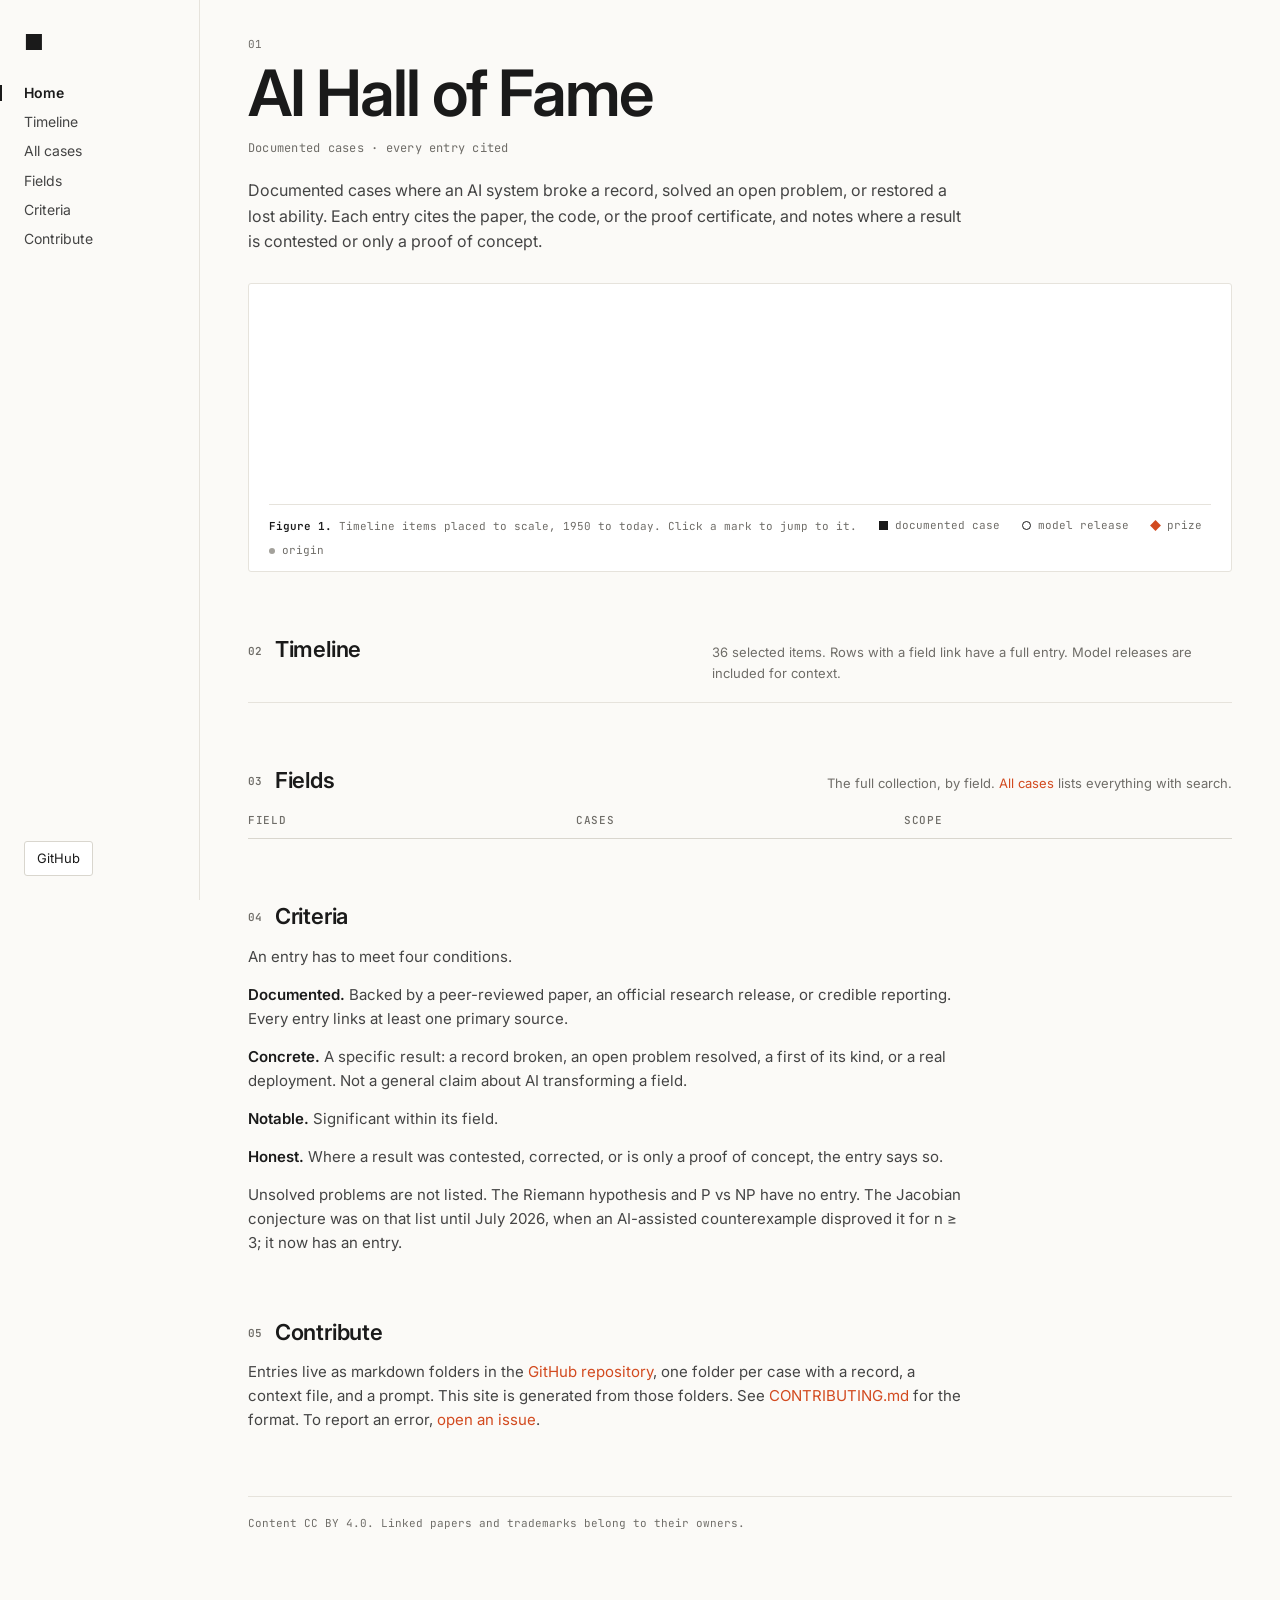
==== site/index.html @ 60a0ed83 "Restyle the site: plain research-page layout with left nav and numbered sections Off-white ground, I" ====
<!doctype html>
<html lang="en">
<head>
<meta charset="utf-8">
<meta name="viewport" content="width=device-width,initial-scale=1">
<title>AI Hall of Fame</title>
<meta name="description" content="Documented cases of AI systems breaking records, solving open problems, or restoring lost abilities. A timeline of selected moments and 68 sourced entries.">
<meta property="og:title" content="AI Hall of Fame">
<meta property="og:description" content="Documented cases of what AI systems have done. Every entry cites its sources.">
<link rel="icon" href="data:image/svg+xml,%3Csvg xmlns='http://www.w3.org/2000/svg' viewBox='0 0 16 16'%3E%3Crect width='16' height='16' fill='%23fbfaf7'/%3E%3Crect x='4' y='4' width='8' height='8' fill='%231a1a1a'/%3E%3C/svg%3E">
<link rel="preconnect" href="https://fonts.googleapis.com"><link rel="preconnect" href="https://fonts.gstatic.com" crossorigin>
<link href="https://fonts.googleapis.com/css2?family=Inter:wght@400;500;600&family=JetBrains+Mono:wght@400;500;600&display=swap" rel="stylesheet">
<link rel="stylesheet" href="assets/site.css">
</head>
<body>
<aside class="side-nav">
  <a class="logo" href="./" aria-label="AI Hall of Fame">■</a>
  <nav aria-label="Site">
    <a href="./" aria-current="page">Home</a>
    <a href="#timeline">Timeline</a>
    <a href="explore.html">All cases</a>
    <a href="#fields">Fields</a>
    <a href="#criteria">Criteria</a>
    <a href="#contribute">Contribute</a>
  </nav>
  <div class="side-foot"><a class="btn" href="https://github.com/adamghaida/ai-hall-of-fame" target="_blank" rel="noopener">GitHub</a></div>
</aside>

<main class="content">
<section id="top">
  <span class="num">01</span>
  <h1>AI Hall of Fame</h1>
  <p class="byline" id="byline">Documented cases · every entry cited</p>
  <p class="lede">Documented cases where an AI system broke a record, solved an open problem, or restored a lost ability. Each entry cites the paper, the code, or the proof certificate, and notes where a result is contested or only a proof of concept.</p>

  <figure class="figure" aria-labelledby="figcap" style="margin-left:0;margin-right:0">
    <svg id="strip" role="img" aria-label="Every timeline item placed to scale from 1950 to today. Most are in the last two years."></svg>
    <figcaption class="figcap" id="figcap">
      <span><b>Figure 1.</b> <span id="figtext">Timeline items placed to scale, 1950 to today. Click a mark to jump to it.</span></span>
      <span class="k ach"><i></i>documented case</span>
      <span class="k lau"><i></i>model release</span>
      <span class="k pri"><i></i>prize</span>
      <span class="k ori"><i></i>origin</span>
    </figcaption>
  </figure>
</section>

<section id="timeline">
  <div class="section-head">
    <h2><span class="num">02</span>Timeline</h2>
    <p>36 selected items. Rows with a field link have a full entry. Model releases are included for context.</p>
  </div>
  <div class="rows" id="moments"></div>
</section>

<section id="fields">
  <div class="section-head">
    <h2><span class="num">03</span>Fields</h2>
    <p>The full collection, by field. <a href="explore.html">All cases</a> lists everything with search.</p>
  </div>
  <div class="tbl-wrap"><table class="tbl" id="fields-tbl">
    <thead><tr><th>Field</th><th>Cases</th><th class="hide-sm">Scope</th></tr></thead>
    <tbody></tbody>
  </table></div>
</section>

<section id="criteria">
  <h2><span class="num">04</span>Criteria</h2>
  <div class="prose" style="margin-top:14px">
    <p>An entry has to meet four conditions.</p>
    <p><strong>Documented.</strong> Backed by a peer-reviewed paper, an official research release, or credible reporting. Every entry links at least one primary source.</p>
    <p><strong>Concrete.</strong> A specific result: a record broken, an open problem resolved, a first of its kind, or a real deployment. Not a general claim about AI transforming a field.</p>
    <p><strong>Notable.</strong> Significant within its field.</p>
    <p><strong>Honest.</strong> Where a result was contested, corrected, or is only a proof of concept, the entry says so.</p>
    <p>Unsolved problems are not listed. The Riemann hypothesis and P vs NP have no entry. The Jacobian conjecture was on that list until July 2026, when an AI-assisted counterexample disproved it for n ≥ 3; it now has an entry.</p>
  </div>
</section>

<section id="contribute">
  <h2><span class="num">05</span>Contribute</h2>
  <div class="prose" style="margin-top:14px">
    <p>Entries live as markdown folders in the <a href="https://github.com/adamghaida/ai-hall-of-fame" target="_blank" rel="noopener">GitHub repository</a>, one folder per case with a record, a context file, and a prompt. This site is generated from those folders. See <a href="https://github.com/adamghaida/ai-hall-of-fame/blob/main/CONTRIBUTING.md" target="_blank" rel="noopener">CONTRIBUTING.md</a> for the format. To report an error, <a href="https://github.com/adamghaida/ai-hall-of-fame/issues" target="_blank" rel="noopener">open an issue</a>.</p>
  </div>
</section>

<footer class="foot">
  <span>Content <a href="https://creativecommons.org/licenses/by/4.0/" target="_blank" rel="noopener">CC BY 4.0</a>. Linked papers and trademarks belong to their owners.</span>
  <span id="gen"></span>
</footer>
</main>
<script src="assets/home.js"></script>
</body>
</html>
---- site/assets/site.css ----
/* AI Hall of Fame. Plain research-page style: off-white ground, left nav, numbered sections. */
:root{
  --bg:#fbfaf7; --panel:#ffffff; --line:#e6e3dc; --line-2:#d9d6ce;
  --text:#1a1a1a; --text-2:#444; --muted:#6f6d68; --faint:#a3a19b;
  --accent:#d24a1f; --accent-2:#b53d17;
  --sans:'Inter',-apple-system,BlinkMacSystemFont,'Segoe UI',Helvetica,Arial,sans-serif;
  --mono:'JetBrains Mono',ui-monospace,SFMono-Regular,Menlo,Consolas,monospace;
  --nav:200px; --content:1000px; --prose:720px;
}
*{box-sizing:border-box}
html{-webkit-text-size-adjust:100%}
body{margin:0;background:var(--bg);color:var(--text);font-family:var(--sans);font-size:15px;line-height:1.6;-webkit-font-smoothing:antialiased}
a{color:var(--accent);text-decoration:none}
a:hover{color:var(--accent-2);text-decoration:underline;text-underline-offset:2px}
img{max-width:100%}
:focus-visible{outline:2px solid var(--accent);outline-offset:2px}
.sr{position:absolute;width:1px;height:1px;overflow:hidden;clip:rect(0 0 0 0)}
.mono{font-family:var(--mono)}
h1,h2,h3,h4{font-weight:600;letter-spacing:-.01em;margin:0}

/* ---------- left nav ---------- */
.side-nav{position:fixed;top:0;left:0;bottom:0;width:var(--nav);border-right:1px solid var(--line);padding:30px 24px 24px;display:flex;flex-direction:column;background:var(--bg);z-index:10}
.logo{display:block;width:24px;height:24px;margin:0 0 30px;color:var(--text);font-size:22px;line-height:24px;text-decoration:none}
.logo:hover{text-decoration:none;color:var(--accent)}
.side-nav nav{display:flex;flex-direction:column;gap:11px}
.side-nav nav a{color:var(--text-2);font-size:14px;position:relative;text-decoration:none;line-height:1.3}
.side-nav nav a:hover{color:var(--text)}
.side-nav nav a[aria-current]{color:var(--text);font-weight:600}
.side-nav nav a[aria-current]::before{content:"";position:absolute;left:-24px;top:1px;bottom:1px;width:2px;background:var(--text)}
.side-nav .sub{margin-top:18px;padding-top:16px;border-top:1px solid var(--line)}
.side-nav .sub a{font-size:13px;color:var(--muted)}
.side-foot{margin-top:auto}
.btn{display:inline-block;font-size:13px;border:1px solid var(--line-2);background:var(--panel);color:var(--text);padding:6px 12px;border-radius:3px;text-decoration:none}
.btn:hover{border-color:var(--text);text-decoration:none;color:var(--text)}
.content{margin-left:var(--nav);padding:36px 48px 96px;max-width:calc(var(--nav) + var(--content) + 96px)}
@media (max-width:860px){
  .side-nav{position:sticky;top:0;bottom:auto;width:auto;border-right:0;border-bottom:1px solid var(--line);flex-direction:row;align-items:center;gap:18px;padding:12px 20px;overflow-x:auto;white-space:nowrap}
  .logo{margin:0}
  .side-nav nav{flex-direction:row;gap:16px}
  .side-nav nav a[aria-current]::before{left:0;right:0;top:auto;bottom:-13px;width:auto;height:2px}
  .side-nav .sub{margin:0;padding:0;border:0;display:flex;gap:16px}
  .side-foot{margin-left:auto}
  .content{margin-left:0;padding:24px 20px 72px}
}

/* ---------- sections ---------- */
section{margin:0 0 64px;scroll-margin-top:24px}
.num{font-family:var(--mono);font-size:11px;color:var(--muted);letter-spacing:.04em;display:block;margin-bottom:6px}
h1{font-size:clamp(40px,6vw,64px);line-height:1.02;letter-spacing:-.03em;font-weight:600}
.byline{font-family:var(--mono);font-size:12px;color:var(--muted);margin:14px 0 0;letter-spacing:.02em}
h2{font-size:22px;line-height:1.25}
h2 .num{display:inline;margin:0 12px 0 0;vertical-align:middle}
.lede{font-size:16px;color:var(--text-2);max-width:var(--prose);margin:20px 0 0}
.prose{max-width:var(--prose);color:var(--text-2)}
.prose p{margin:0 0 14px}
.prose strong{color:var(--text);font-weight:600}
.prose h2{color:var(--text);font-size:19px;margin:34px 0 10px}
.prose h3{color:var(--text);font-size:16px;margin:26px 0 8px}
.prose ul,.prose ol{padding-left:22px;margin:0 0 14px}
.prose li{margin:0 0 6px}
.prose blockquote{margin:0 0 14px;padding:0 0 0 14px;border-left:2px solid var(--line-2);color:var(--muted)}
.prose code{font-family:var(--mono);font-size:.86em;background:#f1efe9;padding:1px 4px;border-radius:2px;color:var(--text)}
.prose pre{background:var(--panel);border:1px solid var(--line);border-radius:3px;padding:14px 16px;overflow:auto;font-size:12.5px;line-height:1.55;margin:0 0 16px;position:relative;color:var(--text)}
.prose pre code{background:none;padding:0;font-size:inherit}
.prose .table-wrap{overflow-x:auto;margin:0 0 16px}
.prose table{border-collapse:collapse;width:100%;font-size:14px}
.prose th,.prose td{text-align:left;padding:7px 10px 7px 0;border-bottom:1px solid var(--line);vertical-align:top}
.prose th{font-family:var(--mono);font-size:11px;font-weight:500;color:var(--muted);text-transform:uppercase;letter-spacing:.06em}
.prose hr{border:0;border-top:1px solid var(--line);margin:24px 0}
.section-head{display:flex;justify-content:space-between;align-items:baseline;gap:20px;flex-wrap:wrap;margin-bottom:18px}
.section-head p{margin:0;font-size:13px;color:var(--muted);max-width:520px}

/* ---------- figure ---------- */
.figure{background:var(--panel);border:1px solid var(--line);border-radius:3px;padding:18px 20px 12px;margin:28px 0 0}
.figure svg{display:block;width:100%;height:190px;overflow:visible}
.figure .axis{stroke:var(--line-2);stroke-width:1}
.figure .tick{stroke:var(--line-2)}
.figure .yr{font-family:var(--mono);font-size:11px;fill:var(--muted)}
.figure .m{cursor:pointer}
.figure .m.achievement rect{fill:var(--text)}
.figure .m.launch circle{fill:var(--panel);stroke:var(--text);stroke-width:1.3}
.figure .m.prize path{fill:var(--accent)}
.figure .m.origin circle{fill:var(--faint)}
.figure .m:hover rect,.figure .m.active rect{fill:var(--accent)}
.figure .m:hover circle,.figure .m.active circle{stroke:var(--accent);stroke-width:1.3}
.figure .m:hover path,.figure .m.active path{fill:var(--accent-2)}
.figure .callout{font-family:var(--mono);font-size:11px;fill:var(--muted)}
.figure .callout .n{fill:var(--accent);font-weight:600}
.figure .brace{stroke:var(--accent);fill:none;stroke-width:1}
.figcap{display:flex;flex-wrap:wrap;gap:6px 22px;align-items:baseline;font-family:var(--mono);font-size:11px;color:var(--muted);margin:12px 0 0;padding-top:12px;border-top:1px solid var(--line)}
.figcap b{color:var(--text);font-weight:600}
.k{display:inline-flex;align-items:center;gap:7px}
.k i{display:inline-block;width:9px;height:9px;flex:none}
.k.ach i{background:var(--text)}
.k.lau i{border:1.3px solid var(--text);border-radius:50%;background:var(--panel)}
.k.pri i{background:var(--accent);transform:rotate(45deg) scale(.85)}
.k.ori i{background:var(--faint);border-radius:50%;width:6px;height:6px}

/* ---------- timeline rows ---------- */
.rows{border-top:1px solid var(--line)}
.yr-sep{font-family:var(--mono);font-size:11px;color:var(--muted);padding:22px 0 6px;letter-spacing:.06em}
.row{display:grid;grid-template-columns:96px minmax(0,1fr);gap:0 20px;padding:14px 0;border-bottom:1px solid var(--line)}
.row-date{font-family:var(--mono);font-size:12px;color:var(--muted);padding-top:3px;white-space:nowrap}
.row h3{font-size:15.5px;line-height:1.35;font-weight:600;color:var(--text)}
.row h3 a{color:inherit}
.row h3 a:hover{color:var(--accent);text-decoration:none}
.row p{margin:4px 0 6px;color:var(--text-2);max-width:var(--prose);font-size:14.5px}
.row-links{font-size:12.5px;color:var(--muted);display:flex;gap:14px;flex-wrap:wrap}
.tag{display:inline-block;font-family:var(--mono);font-size:10px;letter-spacing:.06em;text-transform:uppercase;color:var(--muted);border:1px solid var(--line-2);padding:1px 5px;border-radius:2px;margin-left:8px;vertical-align:middle;font-weight:500}
.row.origin h3,.row.launch h3{font-weight:500}
@media (max-width:600px){.row{grid-template-columns:1fr;gap:2px}.row-date{padding:0}}

/* ---------- tables (fields, cases, sources) ---------- */
.tbl{width:100%;border-collapse:collapse;font-size:14px}
.tbl th{font-family:var(--mono);font-size:11px;font-weight:500;color:var(--muted);text-transform:uppercase;letter-spacing:.06em;text-align:left;padding:0 12px 8px 0;border-bottom:1px solid var(--line-2)}
.tbl td{padding:10px 12px 10px 0;border-bottom:1px solid var(--line);vertical-align:top}
.tbl td.n{font-family:var(--mono);font-size:12px;color:var(--muted);white-space:nowrap}
.tbl a.t{color:var(--text);font-weight:600}
.tbl a.t:hover{color:var(--accent);text-decoration:none}
.tbl .sum{display:block;color:var(--text-2);margin-top:3px;max-width:640px}
.tbl-wrap{overflow-x:auto}
@media (max-width:700px){.tbl .hide-sm{display:none}}

/* ---------- controls (explore) ---------- */
.controls{display:flex;flex-wrap:wrap;gap:14px 18px;align-items:end;margin:22px 0 18px}
.field{display:flex;flex-direction:column;gap:5px;font-size:12.5px;color:var(--text-2)}
.field input,.field select{font:inherit;font-size:14px;color:var(--text);background:var(--panel);border:1px solid var(--line-2);border-radius:3px;padding:7px 10px;min-width:180px}
.field input{min-width:260px}
.field input:focus,.field select:focus{outline:none;border-color:var(--text)}
.count{font-family:var(--mono);font-size:11px;color:var(--muted);margin:0 0 10px;letter-spacing:.04em}
.empty{padding:30px 0;color:var(--muted);font-size:14px}

/* ---------- entry page ---------- */
.crumbs{font-family:var(--mono);font-size:11px;color:var(--muted);margin:0 0 18px;display:flex;gap:8px;flex-wrap:wrap}
.crumbs a{color:var(--muted)}
.crumbs a:hover{color:var(--accent)}
.entry-title{font-size:clamp(28px,4vw,40px);line-height:1.12;letter-spacing:-.02em;max-width:820px}
.meta{font-family:var(--mono);font-size:12px;color:var(--muted);margin:14px 0 0}
.hook{font-size:16.5px;color:var(--text-2);max-width:var(--prose);margin:18px 0 0;padding:0 0 0 14px;border-left:2px solid var(--accent)}
.entry-sections{margin-top:44px}
.copy-btn{position:absolute;top:8px;right:8px;font:500 11px var(--mono);background:var(--panel);border:1px solid var(--line-2);color:var(--text);padding:4px 8px;border-radius:3px;cursor:pointer}
.copy-btn:hover{border-color:var(--text)}
.src-tbl td:first-child{width:40%}
.src-tbl .dom{font-family:var(--mono);font-size:11.5px;color:var(--muted)}
.more-list{margin:0;padding:0;list-style:none;max-width:var(--prose)}
.more-list li{display:grid;grid-template-columns:110px 1fr;gap:16px;padding:9px 0;border-bottom:1px solid var(--line);font-size:14px}
.more-list .w{font-family:var(--mono);font-size:12px;color:var(--muted)}
.more-list a{color:var(--text);font-weight:500}
.more-list a:hover{color:var(--accent)}

/* ---------- footer ---------- */
.foot{border-top:1px solid var(--line);padding-top:18px;font-family:var(--mono);font-size:11px;color:var(--muted);display:flex;justify-content:space-between;gap:16px;flex-wrap:wrap}
.foot a{color:var(--muted)}
.foot a:hover{color:var(--accent)}
@media (prefers-reduced-motion:no-preference){.figure .m{opacity:0;animation:pop .3s ease-out forwards}@keyframes pop{to{opacity:1}}}
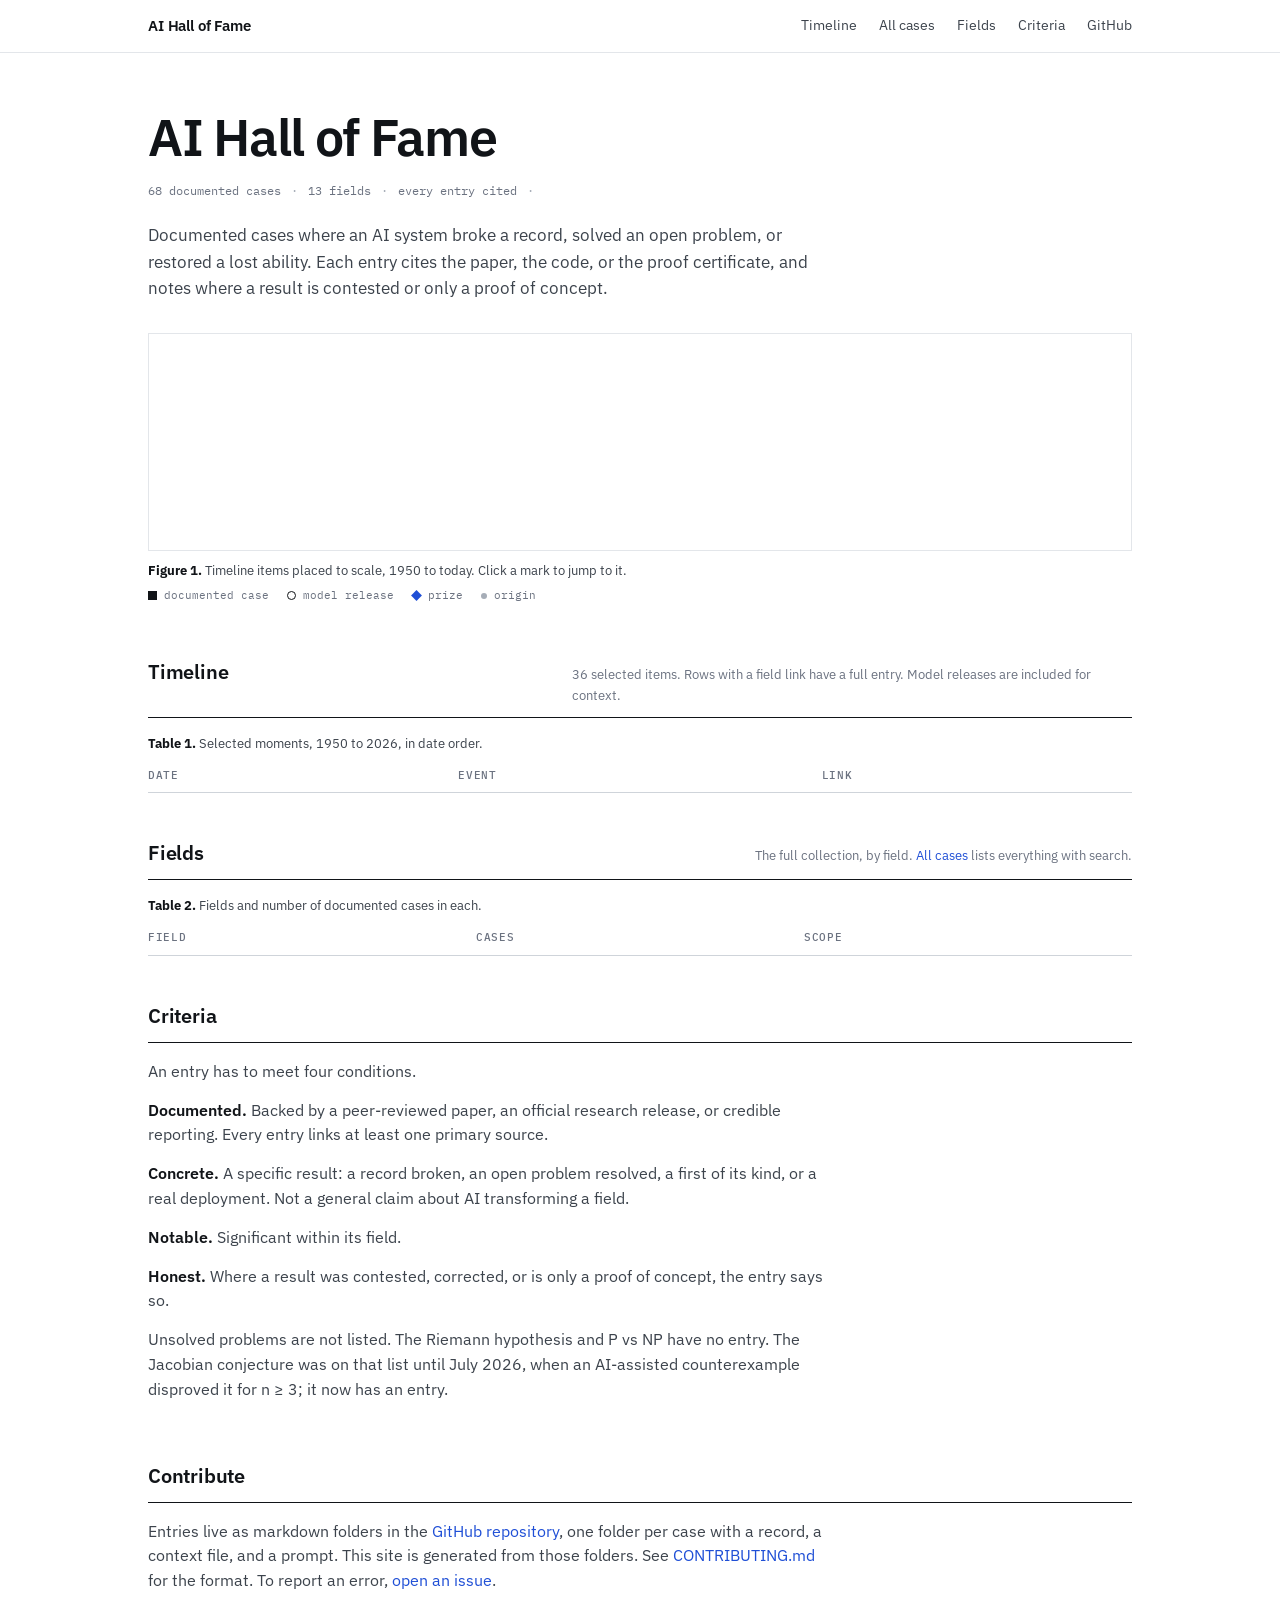
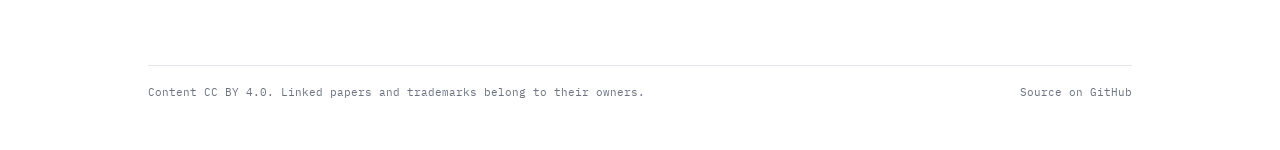
==== commit 39961766: "Site: top bar layout, IBM Plex type, numbered figure and tables Replaces the left sidebar with a top" ====
--- a/site/index.html
+++ b/site/index.html
@@ -7,57 +7,61 @@
 <meta name="description" content="Documented cases of AI systems breaking records, solving open problems, or restoring lost abilities. A timeline of selected moments and 68 sourced entries.">
 <meta property="og:title" content="AI Hall of Fame">
 <meta property="og:description" content="Documented cases of what AI systems have done. Every entry cites its sources.">
-<link rel="icon" href="data:image/svg+xml,%3Csvg xmlns='http://www.w3.org/2000/svg' viewBox='0 0 16 16'%3E%3Crect width='16' height='16' fill='%23fbfaf7'/%3E%3Crect x='4' y='4' width='8' height='8' fill='%231a1a1a'/%3E%3C/svg%3E">
+<link rel="icon" href="data:image/svg+xml,%3Csvg xmlns='http://www.w3.org/2000/svg' viewBox='0 0 16 16'%3E%3Crect width='16' height='16' fill='%23ffffff'/%3E%3Crect x='2' y='11' width='3' height='3' fill='%23111418'/%3E%3Crect x='6.5' y='8' width='3' height='6' fill='%23111418'/%3E%3Crect x='11' y='2' width='3' height='12' fill='%231f4fd6'/%3E%3C/svg%3E">
 <link rel="preconnect" href="https://fonts.googleapis.com"><link rel="preconnect" href="https://fonts.gstatic.com" crossorigin>
-<link href="https://fonts.googleapis.com/css2?family=Inter:wght@400;500;600&family=JetBrains+Mono:wght@400;500;600&display=swap" rel="stylesheet">
+<link href="https://fonts.googleapis.com/css2?family=IBM+Plex+Sans:wght@400;500;600&family=IBM+Plex+Mono:wght@400;500;600&display=swap" rel="stylesheet">
 <link rel="stylesheet" href="assets/site.css">
 </head>
 <body>
-<aside class="side-nav">
-  <a class="logo" href="./" aria-label="AI Hall of Fame">■</a>
+<header class="top"><div class="wrap">
+  <a class="wordmark" href="./">AI Hall of Fame</a>
   <nav aria-label="Site">
-    <a href="./" aria-current="page">Home</a>
     <a href="#timeline">Timeline</a>
     <a href="explore.html">All cases</a>
     <a href="#fields">Fields</a>
     <a href="#criteria">Criteria</a>
-    <a href="#contribute">Contribute</a>
+    <a href="https://github.com/adamghaida/ai-hall-of-fame" target="_blank" rel="noopener">GitHub</a>
   </nav>
-  <div class="side-foot"><a class="btn" href="https://github.com/adamghaida/ai-hall-of-fame" target="_blank" rel="noopener">GitHub</a></div>
-</aside>
+</div></header>
 
-<main class="content">
-<section id="top">
-  <span class="num">01</span>
+<main class="wrap">
+<div class="head">
   <h1>AI Hall of Fame</h1>
-  <p class="byline" id="byline">Documented cases · every entry cited</p>
+  <p class="metaline"><span id="m-cases">68 documented cases</span><span id="m-fields">13 fields</span><span>every entry cited</span><span id="m-gen"></span></p>
   <p class="lede">Documented cases where an AI system broke a record, solved an open problem, or restored a lost ability. Each entry cites the paper, the code, or the proof certificate, and notes where a result is contested or only a proof of concept.</p>
 
-  <figure class="figure" aria-labelledby="figcap" style="margin-left:0;margin-right:0">
-    <svg id="strip" role="img" aria-label="Every timeline item placed to scale from 1950 to today. Most are in the last two years."></svg>
-    <figcaption class="figcap" id="figcap">
-      <span><b>Figure 1.</b> <span id="figtext">Timeline items placed to scale, 1950 to today. Click a mark to jump to it.</span></span>
-      <span class="k ach"><i></i>documented case</span>
-      <span class="k lau"><i></i>model release</span>
-      <span class="k pri"><i></i>prize</span>
-      <span class="k ori"><i></i>origin</span>
+  <figure class="figure" aria-labelledby="figcap">
+    <div class="plot"><svg id="strip" role="img" aria-label="Every timeline item placed to scale from 1950 to today. Most are in the last two years."></svg></div>
+    <figcaption>
+      <p class="figcap" id="figcap"><b>Figure 1.</b> <span id="figtext">Timeline items placed to scale, 1950 to today. Click a mark to jump to it.</span></p>
+      <div class="legend">
+        <span class="k ach"><i></i>documented case</span>
+        <span class="k lau"><i></i>model release</span>
+        <span class="k pri"><i></i>prize</span>
+        <span class="k ori"><i></i>origin</span>
+      </div>
     </figcaption>
   </figure>
-</section>
+</div>
 
 <section id="timeline">
-  <div class="section-head">
-    <h2><span class="num">02</span>Timeline</h2>
+  <div class="sec-head">
+    <h2>Timeline</h2>
     <p>36 selected items. Rows with a field link have a full entry. Model releases are included for context.</p>
   </div>
-  <div class="rows" id="moments"></div>
+  <p class="tcap"><b>Table 1.</b> Selected moments, 1950 to 2026, in date order.</p>
+  <div class="tbl-wrap"><table class="tbl" id="tl-tbl">
+    <thead><tr><th>Date</th><th>Event</th><th class="hide-sm">Link</th></tr></thead>
+    <tbody id="moments"></tbody>
+  </table></div>
 </section>
 
 <section id="fields">
-  <div class="section-head">
-    <h2><span class="num">03</span>Fields</h2>
+  <div class="sec-head">
+    <h2>Fields</h2>
     <p>The full collection, by field. <a href="explore.html">All cases</a> lists everything with search.</p>
   </div>
+  <p class="tcap"><b>Table 2.</b> Fields and number of documented cases in each.</p>
   <div class="tbl-wrap"><table class="tbl" id="fields-tbl">
     <thead><tr><th>Field</th><th>Cases</th><th class="hide-sm">Scope</th></tr></thead>
     <tbody></tbody>
@@ -65,8 +69,8 @@
 </section>
 
 <section id="criteria">
-  <h2><span class="num">04</span>Criteria</h2>
-  <div class="prose" style="margin-top:14px">
+  <div class="sec-head"><h2>Criteria</h2></div>
+  <div class="prose">
     <p>An entry has to meet four conditions.</p>
     <p><strong>Documented.</strong> Backed by a peer-reviewed paper, an official research release, or credible reporting. Every entry links at least one primary source.</p>
     <p><strong>Concrete.</strong> A specific result: a record broken, an open problem resolved, a first of its kind, or a real deployment. Not a general claim about AI transforming a field.</p>
@@ -77,15 +81,15 @@
 </section>
 
 <section id="contribute">
-  <h2><span class="num">05</span>Contribute</h2>
-  <div class="prose" style="margin-top:14px">
+  <div class="sec-head"><h2>Contribute</h2></div>
+  <div class="prose">
     <p>Entries live as markdown folders in the <a href="https://github.com/adamghaida/ai-hall-of-fame" target="_blank" rel="noopener">GitHub repository</a>, one folder per case with a record, a context file, and a prompt. This site is generated from those folders. See <a href="https://github.com/adamghaida/ai-hall-of-fame/blob/main/CONTRIBUTING.md" target="_blank" rel="noopener">CONTRIBUTING.md</a> for the format. To report an error, <a href="https://github.com/adamghaida/ai-hall-of-fame/issues" target="_blank" rel="noopener">open an issue</a>.</p>
   </div>
 </section>
 
 <footer class="foot">
   <span>Content <a href="https://creativecommons.org/licenses/by/4.0/" target="_blank" rel="noopener">CC BY 4.0</a>. Linked papers and trademarks belong to their owners.</span>
-  <span id="gen"></span>
+  <span><a href="https://github.com/adamghaida/ai-hall-of-fame" target="_blank" rel="noopener">Source on GitHub</a></span>
 </footer>
 </main>
 <script src="assets/home.js"></script>
--- a/site/assets/site.css
+++ b/site/assets/site.css
@@ -1,155 +1,144 @@
-/* AI Hall of Fame. Plain research-page style: off-white ground, left nav, numbered sections. */
+/* AI Hall of Fame. Plain, paper-like: white ground, top bar, numbered figures and tables, one link colour. */
 :root{
-  --bg:#fbfaf7; --panel:#ffffff; --line:#e6e3dc; --line-2:#d9d6ce;
-  --text:#1a1a1a; --text-2:#444; --muted:#6f6d68; --faint:#a3a19b;
-  --accent:#d24a1f; --accent-2:#b53d17;
-  --sans:'Inter',-apple-system,BlinkMacSystemFont,'Segoe UI',Helvetica,Arial,sans-serif;
-  --mono:'JetBrains Mono',ui-monospace,SFMono-Regular,Menlo,Consolas,monospace;
-  --nav:200px; --content:1000px; --prose:720px;
+  --bg:#ffffff; --panel:#f7f8fa; --line:#e3e6ea; --line-2:#cfd4da;
+  --text:#111418; --text-2:#3c434c; --muted:#6b7280; --faint:#a6adb7;
+  --link:#1f4fd6; --link-2:#163ca6;
+  --sans:'IBM Plex Sans',-apple-system,BlinkMacSystemFont,'Segoe UI',Helvetica,Arial,sans-serif;
+  --mono:'IBM Plex Mono',ui-monospace,SFMono-Regular,Menlo,Consolas,monospace;
+  --wide:1040px; --prose:680px;
 }
 *{box-sizing:border-box}
 html{-webkit-text-size-adjust:100%}
-body{margin:0;background:var(--bg);color:var(--text);font-family:var(--sans);font-size:15px;line-height:1.6;-webkit-font-smoothing:antialiased}
-a{color:var(--accent);text-decoration:none}
-a:hover{color:var(--accent-2);text-decoration:underline;text-underline-offset:2px}
+body{margin:0;background:var(--bg);color:var(--text);font-family:var(--sans);font-size:15.5px;line-height:1.6;-webkit-font-smoothing:antialiased}
+a{color:var(--link);text-decoration:none}
+a:hover{color:var(--link-2);text-decoration:underline;text-underline-offset:2px}
 img{max-width:100%}
-:focus-visible{outline:2px solid var(--accent);outline-offset:2px}
+:focus-visible{outline:2px solid var(--link);outline-offset:2px}
 .sr{position:absolute;width:1px;height:1px;overflow:hidden;clip:rect(0 0 0 0)}
-.mono{font-family:var(--mono)}
 h1,h2,h3,h4{font-weight:600;letter-spacing:-.01em;margin:0}
+.wrap{max-width:var(--wide);margin:0 auto;padding:0 28px}
+@media (max-width:600px){.wrap{padding:0 18px}}
 
-/* ---------- left nav ---------- */
-.side-nav{position:fixed;top:0;left:0;bottom:0;width:var(--nav);border-right:1px solid var(--line);padding:30px 24px 24px;display:flex;flex-direction:column;background:var(--bg);z-index:10}
-.logo{display:block;width:24px;height:24px;margin:0 0 30px;color:var(--text);font-size:22px;line-height:24px;text-decoration:none}
-.logo:hover{text-decoration:none;color:var(--accent)}
-.side-nav nav{display:flex;flex-direction:column;gap:11px}
-.side-nav nav a{color:var(--text-2);font-size:14px;position:relative;text-decoration:none;line-height:1.3}
-.side-nav nav a:hover{color:var(--text)}
-.side-nav nav a[aria-current]{color:var(--text);font-weight:600}
-.side-nav nav a[aria-current]::before{content:"";position:absolute;left:-24px;top:1px;bottom:1px;width:2px;background:var(--text)}
-.side-nav .sub{margin-top:18px;padding-top:16px;border-top:1px solid var(--line)}
-.side-nav .sub a{font-size:13px;color:var(--muted)}
-.side-foot{margin-top:auto}
-.btn{display:inline-block;font-size:13px;border:1px solid var(--line-2);background:var(--panel);color:var(--text);padding:6px 12px;border-radius:3px;text-decoration:none}
-.btn:hover{border-color:var(--text);text-decoration:none;color:var(--text)}
-.content{margin-left:var(--nav);padding:36px 48px 96px;max-width:calc(var(--nav) + var(--content) + 96px)}
-@media (max-width:860px){
-  .side-nav{position:sticky;top:0;bottom:auto;width:auto;border-right:0;border-bottom:1px solid var(--line);flex-direction:row;align-items:center;gap:18px;padding:12px 20px;overflow-x:auto;white-space:nowrap}
-  .logo{margin:0}
-  .side-nav nav{flex-direction:row;gap:16px}
-  .side-nav nav a[aria-current]::before{left:0;right:0;top:auto;bottom:-13px;width:auto;height:2px}
-  .side-nav .sub{margin:0;padding:0;border:0;display:flex;gap:16px}
-  .side-foot{margin-left:auto}
-  .content{margin-left:0;padding:24px 20px 72px}
-}
+/* ---------- top bar ---------- */
+.top{border-bottom:1px solid var(--line);background:var(--bg);position:sticky;top:0;z-index:10}
+.top .wrap{display:flex;align-items:center;justify-content:space-between;height:52px;gap:20px}
+.wordmark{font-weight:600;font-size:15px;color:var(--text);letter-spacing:-.01em;white-space:nowrap}
+.wordmark:hover{text-decoration:none;color:var(--link)}
+.top nav{display:flex;gap:22px;font-size:14px;overflow-x:auto;white-space:nowrap}
+.top nav a{color:var(--text-2);padding:14px 0;border-bottom:2px solid transparent}
+.top nav a:hover{color:var(--text);text-decoration:none}
+.top nav a[aria-current]{color:var(--text);border-bottom-color:var(--text)}
+@media (max-width:600px){.top nav{gap:14px;font-size:13px}}
+
+/* ---------- page header ---------- */
+.head{padding:56px 0 8px}
+h1{font-size:clamp(34px,5vw,52px);line-height:1.08;letter-spacing:-.025em}
+.metaline{font-family:var(--mono);font-size:12px;color:var(--muted);margin:16px 0 0;display:flex;flex-wrap:wrap;gap:6px 0}
+.metaline span+span::before{content:"·";margin:0 10px;color:var(--faint)}
+.lede{font-size:17px;color:var(--text-2);max-width:var(--prose);margin:22px 0 0;line-height:1.55}
 
 /* ---------- sections ---------- */
-section{margin:0 0 64px;scroll-margin-top:24px}
-.num{font-family:var(--mono);font-size:11px;color:var(--muted);letter-spacing:.04em;display:block;margin-bottom:6px}
-h1{font-size:clamp(40px,6vw,64px);line-height:1.02;letter-spacing:-.03em;font-weight:600}
-.byline{font-family:var(--mono);font-size:12px;color:var(--muted);margin:14px 0 0;letter-spacing:.02em}
-h2{font-size:22px;line-height:1.25}
-h2 .num{display:inline;margin:0 12px 0 0;vertical-align:middle}
-.lede{font-size:16px;color:var(--text-2);max-width:var(--prose);margin:20px 0 0}
+section{padding:44px 0 0;scroll-margin-top:64px}
+.sec-head{display:flex;justify-content:space-between;align-items:baseline;gap:24px;flex-wrap:wrap;padding-bottom:10px;border-bottom:1px solid var(--text);margin-bottom:16px}
+.sec-head h2{font-size:20px}
+.sec-head p{margin:0;font-size:13px;color:var(--muted);max-width:560px}
 .prose{max-width:var(--prose);color:var(--text-2)}
 .prose p{margin:0 0 14px}
 .prose strong{color:var(--text);font-weight:600}
-.prose h2{color:var(--text);font-size:19px;margin:34px 0 10px}
-.prose h3{color:var(--text);font-size:16px;margin:26px 0 8px}
+.prose h2{color:var(--text);font-size:18px;margin:32px 0 10px}
+.prose h3{color:var(--text);font-size:16px;margin:24px 0 8px}
 .prose ul,.prose ol{padding-left:22px;margin:0 0 14px}
 .prose li{margin:0 0 6px}
 .prose blockquote{margin:0 0 14px;padding:0 0 0 14px;border-left:2px solid var(--line-2);color:var(--muted)}
-.prose code{font-family:var(--mono);font-size:.86em;background:#f1efe9;padding:1px 4px;border-radius:2px;color:var(--text)}
-.prose pre{background:var(--panel);border:1px solid var(--line);border-radius:3px;padding:14px 16px;overflow:auto;font-size:12.5px;line-height:1.55;margin:0 0 16px;position:relative;color:var(--text)}
-.prose pre code{background:none;padding:0;font-size:inherit}
+.prose code{font-family:var(--mono);font-size:.86em;background:var(--panel);border:1px solid var(--line);padding:0 4px;border-radius:2px;color:var(--text)}
+.prose pre{background:var(--panel);border:1px solid var(--line);padding:14px 16px;overflow:auto;font-size:12.5px;line-height:1.55;margin:0 0 16px;position:relative;color:var(--text)}
+.prose pre code{background:none;border:0;padding:0;font-size:inherit}
 .prose .table-wrap{overflow-x:auto;margin:0 0 16px}
 .prose table{border-collapse:collapse;width:100%;font-size:14px}
 .prose th,.prose td{text-align:left;padding:7px 10px 7px 0;border-bottom:1px solid var(--line);vertical-align:top}
 .prose th{font-family:var(--mono);font-size:11px;font-weight:500;color:var(--muted);text-transform:uppercase;letter-spacing:.06em}
 .prose hr{border:0;border-top:1px solid var(--line);margin:24px 0}
-.section-head{display:flex;justify-content:space-between;align-items:baseline;gap:20px;flex-wrap:wrap;margin-bottom:18px}
-.section-head p{margin:0;font-size:13px;color:var(--muted);max-width:520px}
 
 /* ---------- figure ---------- */
-.figure{background:var(--panel);border:1px solid var(--line);border-radius:3px;padding:18px 20px 12px;margin:28px 0 0}
+.figure{margin:32px 0 0;padding:0}
+.figure .plot{border:1px solid var(--line);background:var(--bg);padding:16px 16px 10px}
 .figure svg{display:block;width:100%;height:190px;overflow:visible}
 .figure .axis{stroke:var(--line-2);stroke-width:1}
 .figure .tick{stroke:var(--line-2)}
 .figure .yr{font-family:var(--mono);font-size:11px;fill:var(--muted)}
 .figure .m{cursor:pointer}
 .figure .m.achievement rect{fill:var(--text)}
-.figure .m.launch circle{fill:var(--panel);stroke:var(--text);stroke-width:1.3}
-.figure .m.prize path{fill:var(--accent)}
+.figure .m.launch circle{fill:var(--bg);stroke:var(--text);stroke-width:1.3}
+.figure .m.prize path{fill:var(--link)}
 .figure .m.origin circle{fill:var(--faint)}
-.figure .m:hover rect,.figure .m.active rect{fill:var(--accent)}
-.figure .m:hover circle,.figure .m.active circle{stroke:var(--accent);stroke-width:1.3}
-.figure .m:hover path,.figure .m.active path{fill:var(--accent-2)}
+.figure .m:hover rect,.figure .m.active rect,.figure .m:hover path,.figure .m.active path{fill:var(--link)}
+.figure .m:hover circle,.figure .m.active circle{stroke:var(--link);stroke-width:1.5}
 .figure .callout{font-family:var(--mono);font-size:11px;fill:var(--muted)}
-.figure .callout .n{fill:var(--accent);font-weight:600}
-.figure .brace{stroke:var(--accent);fill:none;stroke-width:1}
-.figcap{display:flex;flex-wrap:wrap;gap:6px 22px;align-items:baseline;font-family:var(--mono);font-size:11px;color:var(--muted);margin:12px 0 0;padding-top:12px;border-top:1px solid var(--line)}
-.figcap b{color:var(--text);font-weight:600}
+.figure .callout .n{fill:var(--link);font-weight:600}
+.figure .brace{stroke:var(--link);fill:none;stroke-width:1}
+.figcap{font-size:13px;color:var(--text-2);margin:10px 0 0;max-width:var(--wide);line-height:1.5}
+.figcap b{color:var(--text)}
+.legend{display:flex;flex-wrap:wrap;gap:6px 18px;font-family:var(--mono);font-size:11px;color:var(--muted);margin-top:6px}
 .k{display:inline-flex;align-items:center;gap:7px}
 .k i{display:inline-block;width:9px;height:9px;flex:none}
 .k.ach i{background:var(--text)}
-.k.lau i{border:1.3px solid var(--text);border-radius:50%;background:var(--panel)}
-.k.pri i{background:var(--accent);transform:rotate(45deg) scale(.85)}
+.k.lau i{border:1.3px solid var(--text);border-radius:50%;background:var(--bg)}
+.k.pri i{background:var(--link);transform:rotate(45deg) scale(.85)}
 .k.ori i{background:var(--faint);border-radius:50%;width:6px;height:6px}
 
-/* ---------- timeline rows ---------- */
-.rows{border-top:1px solid var(--line)}
-.yr-sep{font-family:var(--mono);font-size:11px;color:var(--muted);padding:22px 0 6px;letter-spacing:.06em}
-.row{display:grid;grid-template-columns:96px minmax(0,1fr);gap:0 20px;padding:14px 0;border-bottom:1px solid var(--line)}
-.row-date{font-family:var(--mono);font-size:12px;color:var(--muted);padding-top:3px;white-space:nowrap}
-.row h3{font-size:15.5px;line-height:1.35;font-weight:600;color:var(--text)}
-.row h3 a{color:inherit}
-.row h3 a:hover{color:var(--accent);text-decoration:none}
-.row p{margin:4px 0 6px;color:var(--text-2);max-width:var(--prose);font-size:14.5px}
-.row-links{font-size:12.5px;color:var(--muted);display:flex;gap:14px;flex-wrap:wrap}
-.tag{display:inline-block;font-family:var(--mono);font-size:10px;letter-spacing:.06em;text-transform:uppercase;color:var(--muted);border:1px solid var(--line-2);padding:1px 5px;border-radius:2px;margin-left:8px;vertical-align:middle;font-weight:500}
-.row.origin h3,.row.launch h3{font-weight:500}
-@media (max-width:600px){.row{grid-template-columns:1fr;gap:2px}.row-date{padding:0}}
-
-/* ---------- tables (fields, cases, sources) ---------- */
-.tbl{width:100%;border-collapse:collapse;font-size:14px}
-.tbl th{font-family:var(--mono);font-size:11px;font-weight:500;color:var(--muted);text-transform:uppercase;letter-spacing:.06em;text-align:left;padding:0 12px 8px 0;border-bottom:1px solid var(--line-2)}
-.tbl td{padding:10px 12px 10px 0;border-bottom:1px solid var(--line);vertical-align:top}
+/* ---------- tables ---------- */
+.tbl-wrap{overflow-x:auto}
+.tbl{width:100%;border-collapse:collapse;font-size:14.5px}
+.tbl th{font-family:var(--mono);font-size:11px;font-weight:500;color:var(--muted);text-transform:uppercase;letter-spacing:.06em;text-align:left;padding:0 14px 8px 0;border-bottom:1px solid var(--line-2)}
+.tbl td{padding:11px 14px 11px 0;border-bottom:1px solid var(--line);vertical-align:top}
 .tbl td.n{font-family:var(--mono);font-size:12px;color:var(--muted);white-space:nowrap}
 .tbl a.t{color:var(--text);font-weight:600}
-.tbl a.t:hover{color:var(--accent);text-decoration:none}
-.tbl .sum{display:block;color:var(--text-2);margin-top:3px;max-width:640px}
-.tbl-wrap{overflow-x:auto}
-@media (max-width:700px){.tbl .hide-sm{display:none}}
+.tbl a.t:hover{color:var(--link);text-decoration:none}
+.tbl .sum{display:block;color:var(--text-2);margin-top:3px;max-width:640px;font-size:14px}
+.tbl tr.yr td{padding:22px 0 6px;font-family:var(--mono);font-size:12px;color:var(--text);font-weight:600;border-bottom:1px solid var(--line-2);letter-spacing:.04em}
+.tbl .lnk{white-space:nowrap;font-size:13px}
+.tbl .lnk a{display:block}
+.tag{display:inline-block;font-family:var(--mono);font-size:10px;letter-spacing:.06em;text-transform:uppercase;color:var(--muted);border:1px solid var(--line-2);padding:1px 5px;margin-left:8px;vertical-align:middle;font-weight:500}
+.tbl tr.launch a.t,.tbl tr.origin a.t,.tbl tr.launch .t,.tbl tr.origin .t{font-weight:500}
+.tcap{font-size:13px;color:var(--text-2);margin:0 0 12px}
+.tcap b{color:var(--text)}
+@media (max-width:700px){.hide-sm{display:none}.tbl .lnk{white-space:normal}}
 
 /* ---------- controls (explore) ---------- */
-.controls{display:flex;flex-wrap:wrap;gap:14px 18px;align-items:end;margin:22px 0 18px}
-.field{display:flex;flex-direction:column;gap:5px;font-size:12.5px;color:var(--text-2)}
-.field input,.field select{font:inherit;font-size:14px;color:var(--text);background:var(--panel);border:1px solid var(--line-2);border-radius:3px;padding:7px 10px;min-width:180px}
+.controls{display:flex;flex-wrap:wrap;gap:14px 18px;align-items:end;margin:24px 0 20px}
+.field{display:flex;flex-direction:column;gap:5px;font-family:var(--mono);font-size:11px;color:var(--muted);text-transform:uppercase;letter-spacing:.06em}
+.field input,.field select{font:inherit;font-family:var(--sans);font-size:14px;text-transform:none;letter-spacing:0;color:var(--text);background:var(--bg);border:1px solid var(--line-2);padding:7px 10px;min-width:180px;border-radius:0}
 .field input{min-width:260px}
 .field input:focus,.field select:focus{outline:none;border-color:var(--text)}
 .count{font-family:var(--mono);font-size:11px;color:var(--muted);margin:0 0 10px;letter-spacing:.04em}
 .empty{padding:30px 0;color:var(--muted);font-size:14px}
 
 /* ---------- entry page ---------- */
-.crumbs{font-family:var(--mono);font-size:11px;color:var(--muted);margin:0 0 18px;display:flex;gap:8px;flex-wrap:wrap}
+.crumbs{font-family:var(--mono);font-size:11px;color:var(--muted);margin:0 0 20px;display:flex;gap:8px;flex-wrap:wrap}
 .crumbs a{color:var(--muted)}
-.crumbs a:hover{color:var(--accent)}
-.entry-title{font-size:clamp(28px,4vw,40px);line-height:1.12;letter-spacing:-.02em;max-width:820px}
-.meta{font-family:var(--mono);font-size:12px;color:var(--muted);margin:14px 0 0}
-.hook{font-size:16.5px;color:var(--text-2);max-width:var(--prose);margin:18px 0 0;padding:0 0 0 14px;border-left:2px solid var(--accent)}
-.entry-sections{margin-top:44px}
-.copy-btn{position:absolute;top:8px;right:8px;font:500 11px var(--mono);background:var(--panel);border:1px solid var(--line-2);color:var(--text);padding:4px 8px;border-radius:3px;cursor:pointer}
+.crumbs a:hover{color:var(--link)}
+.entry-title{font-size:clamp(26px,3.6vw,38px);line-height:1.15;letter-spacing:-.02em;max-width:820px}
+.hook{font-size:16.5px;color:var(--text-2);max-width:var(--prose);margin:20px 0 0;padding:14px 16px;background:var(--panel);border:1px solid var(--line)}
+.entry-grid{display:grid;grid-template-columns:minmax(0,1fr) 220px;gap:56px;align-items:start}
+.toc{position:sticky;top:72px;font-size:13px;padding-top:44px}
+.toc h4{font-family:var(--mono);font-size:11px;font-weight:500;color:var(--muted);text-transform:uppercase;letter-spacing:.06em;margin:0 0 10px}
+.toc ol{list-style:none;margin:0 0 24px;padding:0;border-left:1px solid var(--line)}
+.toc li a{display:block;padding:4px 0 4px 12px;color:var(--text-2);margin-left:-1px;border-left:1px solid transparent}
+.toc li a:hover{color:var(--text);text-decoration:none}
+.toc li a[aria-current]{color:var(--text);border-left-color:var(--text);font-weight:500}
+@media (max-width:900px){.entry-grid{grid-template-columns:1fr}.toc{display:none}}
+.copy-btn{position:absolute;top:8px;right:8px;font:500 11px var(--mono);background:var(--bg);border:1px solid var(--line-2);color:var(--text);padding:4px 8px;cursor:pointer}
 .copy-btn:hover{border-color:var(--text)}
-.src-tbl td:first-child{width:40%}
+.src-tbl td:first-child{width:46%}
 .src-tbl .dom{font-family:var(--mono);font-size:11.5px;color:var(--muted)}
 .more-list{margin:0;padding:0;list-style:none;max-width:var(--prose)}
-.more-list li{display:grid;grid-template-columns:110px 1fr;gap:16px;padding:9px 0;border-bottom:1px solid var(--line);font-size:14px}
+.more-list li{display:grid;grid-template-columns:120px 1fr;gap:16px;padding:9px 0;border-bottom:1px solid var(--line);font-size:14px}
 .more-list .w{font-family:var(--mono);font-size:12px;color:var(--muted)}
 .more-list a{color:var(--text);font-weight:500}
-.more-list a:hover{color:var(--accent)}
+.more-list a:hover{color:var(--link)}
 
 /* ---------- footer ---------- */
-.foot{border-top:1px solid var(--line);padding-top:18px;font-family:var(--mono);font-size:11px;color:var(--muted);display:flex;justify-content:space-between;gap:16px;flex-wrap:wrap}
+.foot{margin-top:72px;border-top:1px solid var(--line);padding:18px 0 48px;font-family:var(--mono);font-size:11px;color:var(--muted);display:flex;justify-content:space-between;gap:16px;flex-wrap:wrap}
 .foot a{color:var(--muted)}
-.foot a:hover{color:var(--accent)}
+.foot a:hover{color:var(--link)}
 @media (prefers-reduced-motion:no-preference){.figure .m{opacity:0;animation:pop .3s ease-out forwards}@keyframes pop{to{opacity:1}}}
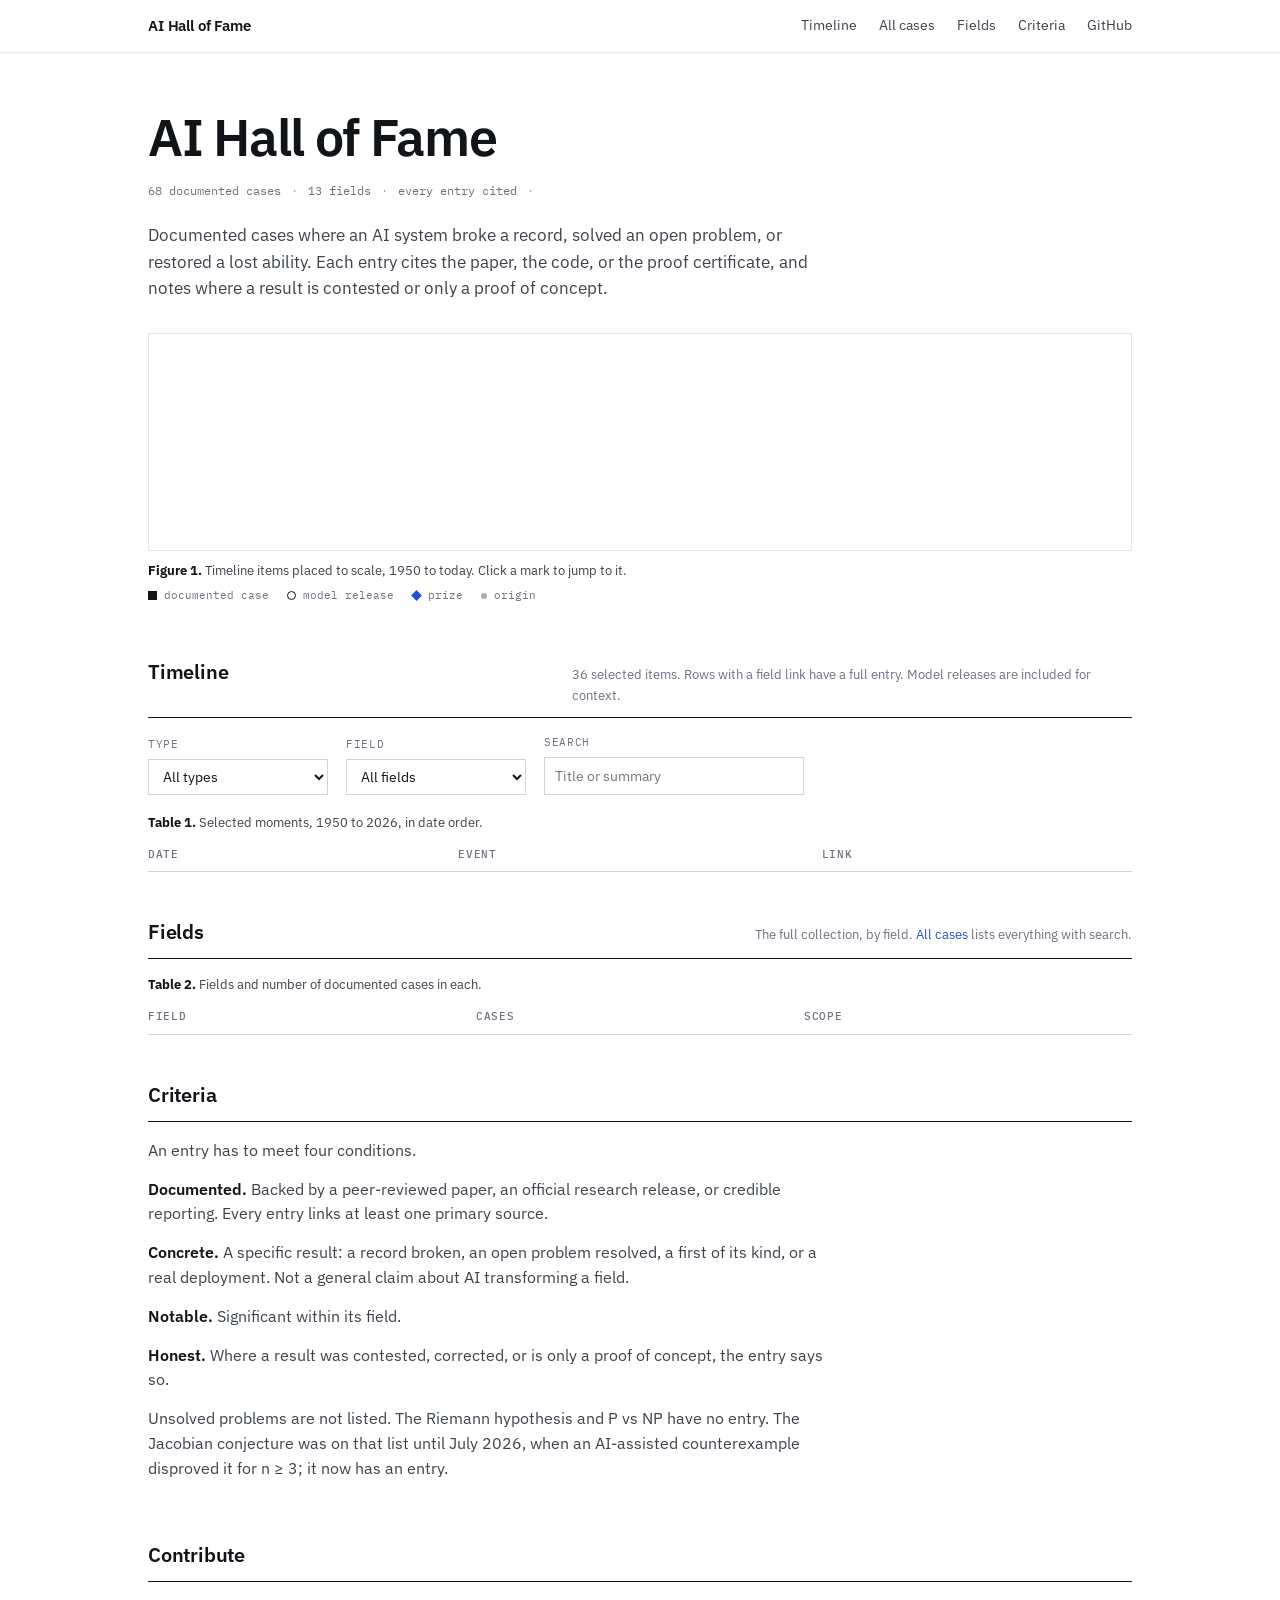
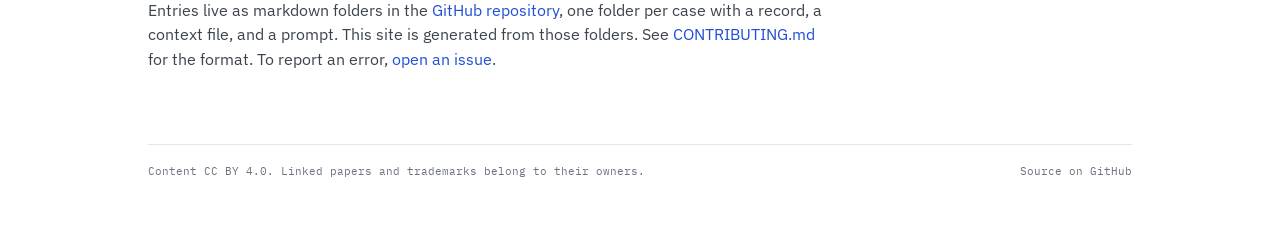
==== commit ab26c3ae: "Timeline filters: type, field, and search; figure dims filtered-out marks Also drops the fade-in ani" ====
--- a/site/index.html
+++ b/site/index.html
@@ -49,7 +49,12 @@
     <h2>Timeline</h2>
     <p>36 selected items. Rows with a field link have a full entry. Model releases are included for context.</p>
   </div>
-  <p class="tcap"><b>Table 1.</b> Selected moments, 1950 to 2026, in date order.</p>
+  <div class="controls tl-controls">
+    <label class="field">Type<select id="tl-kind"><option value="">All types</option><option value="achievement">Documented cases</option><option value="launch">Model releases</option><option value="prize">Prizes</option><option value="origin">Origins</option></select></label>
+    <label class="field">Field<select id="tl-field"><option value="">All fields</option></select></label>
+    <label class="field">Search<input id="tl-q" type="search" placeholder="Title or summary" autocomplete="off"></label>
+  </div>
+  <p class="tcap"><b>Table 1.</b> <span id="tl-cap">Selected moments, 1950 to 2026, in date order.</span></p>
   <div class="tbl-wrap"><table class="tbl" id="tl-tbl">
     <thead><tr><th>Date</th><th>Event</th><th class="hide-sm">Link</th></tr></thead>
     <tbody id="moments"></tbody>
--- a/site/assets/site.css
+++ b/site/assets/site.css
@@ -67,6 +67,7 @@
 .figure .tick{stroke:var(--line-2)}
 .figure .yr{font-family:var(--mono);font-size:11px;fill:var(--muted)}
 .figure .m{cursor:pointer}
+.figure .m.dim{opacity:.12}
 .figure .m.achievement rect{fill:var(--text)}
 .figure .m.launch circle{fill:var(--bg);stroke:var(--text);stroke-width:1.3}
 .figure .m.prize path{fill:var(--link)}
@@ -106,6 +107,7 @@
 
 /* ---------- controls (explore) ---------- */
 .controls{display:flex;flex-wrap:wrap;gap:14px 18px;align-items:end;margin:24px 0 20px}
+.tl-controls{margin:4px 0 18px}
 .field{display:flex;flex-direction:column;gap:5px;font-family:var(--mono);font-size:11px;color:var(--muted);text-transform:uppercase;letter-spacing:.06em}
 .field input,.field select{font:inherit;font-family:var(--sans);font-size:14px;text-transform:none;letter-spacing:0;color:var(--text);background:var(--bg);border:1px solid var(--line-2);padding:7px 10px;min-width:180px;border-radius:0}
 .field input{min-width:260px}
@@ -141,4 +143,3 @@
 .foot{margin-top:72px;border-top:1px solid var(--line);padding:18px 0 48px;font-family:var(--mono);font-size:11px;color:var(--muted);display:flex;justify-content:space-between;gap:16px;flex-wrap:wrap}
 .foot a{color:var(--muted)}
 .foot a:hover{color:var(--link)}
-@media (prefers-reduced-motion:no-preference){.figure .m{opacity:0;animation:pop .3s ease-out forwards}@keyframes pop{to{opacity:1}}}
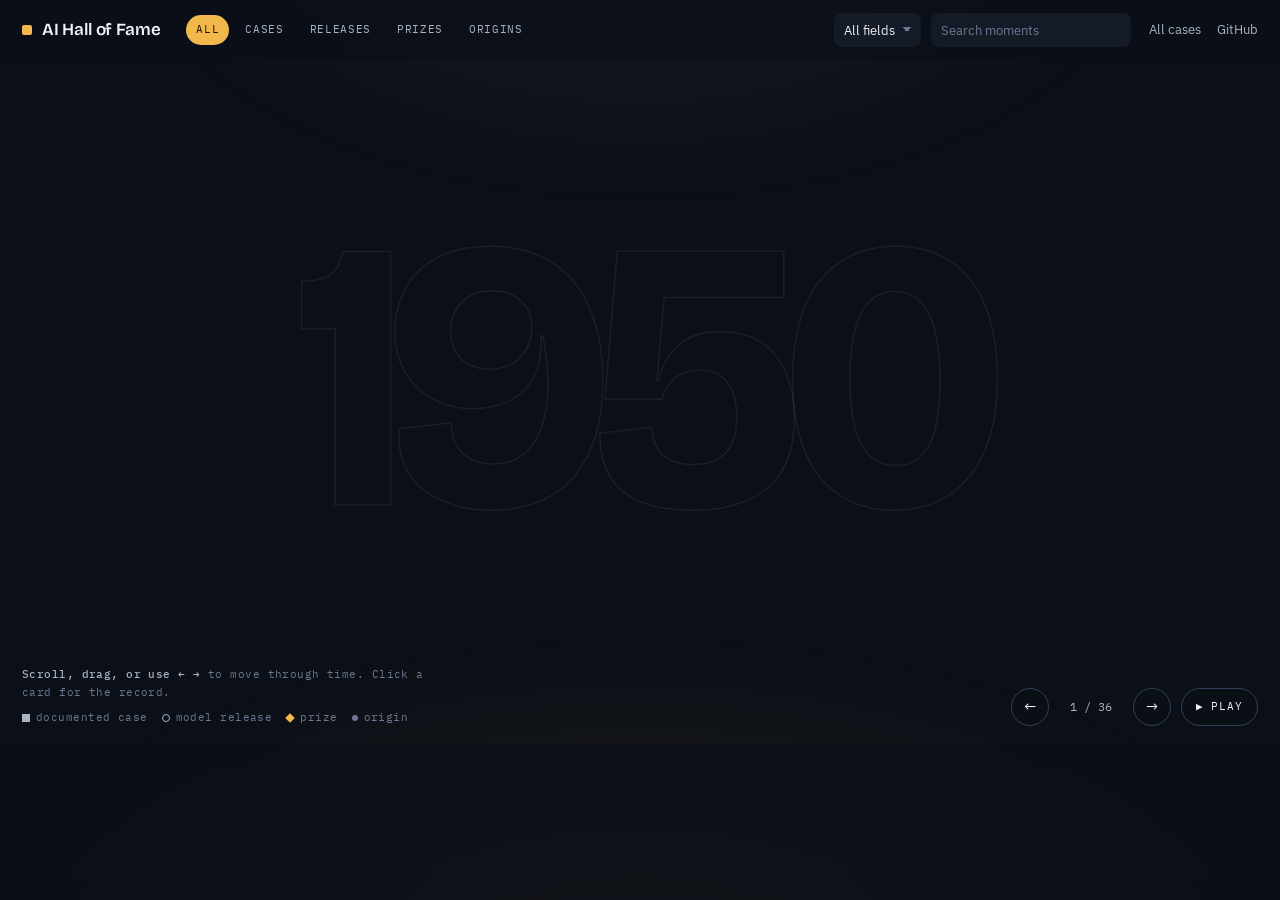
==== commit 0141f165: "Home page as a full-screen interactive timeline Horizontal, scroll-driven journey through time with " ====
--- a/site/index.html
+++ b/site/index.html
@@ -4,99 +4,52 @@
 <meta charset="utf-8">
 <meta name="viewport" content="width=device-width,initial-scale=1">
 <title>AI Hall of Fame</title>
-<meta name="description" content="Documented cases of AI systems breaking records, solving open problems, or restoring lost abilities. A timeline of selected moments and 68 sourced entries.">
+<meta name="description" content="A journey through what AI systems have actually done, from Turing's question in 1950 to this month, with every case dated and cited.">
 <meta property="og:title" content="AI Hall of Fame">
-<meta property="og:description" content="Documented cases of what AI systems have done. Every entry cites its sources.">
-<link rel="icon" href="data:image/svg+xml,%3Csvg xmlns='http://www.w3.org/2000/svg' viewBox='0 0 16 16'%3E%3Crect width='16' height='16' fill='%23ffffff'/%3E%3Crect x='2' y='11' width='3' height='3' fill='%23111418'/%3E%3Crect x='6.5' y='8' width='3' height='6' fill='%23111418'/%3E%3Crect x='11' y='2' width='3' height='12' fill='%231f4fd6'/%3E%3C/svg%3E">
+<meta property="og:description" content="What AI has actually done, dated and cited.">
+<link rel="icon" href="data:image/svg+xml,%3Csvg xmlns='http://www.w3.org/2000/svg' viewBox='0 0 16 16'%3E%3Crect width='16' height='16' fill='%230B0F17'/%3E%3Crect x='4' y='4' width='8' height='8' fill='%23F2B84B'/%3E%3C/svg%3E">
 <link rel="preconnect" href="https://fonts.googleapis.com"><link rel="preconnect" href="https://fonts.gstatic.com" crossorigin>
-<link href="https://fonts.googleapis.com/css2?family=IBM+Plex+Sans:wght@400;500;600&family=IBM+Plex+Mono:wght@400;500;600&display=swap" rel="stylesheet">
-<link rel="stylesheet" href="assets/site.css">
+<link href="https://fonts.googleapis.com/css2?family=Bricolage+Grotesque:opsz,wght@12..96,600;12..96,700&family=IBM+Plex+Sans:wght@400;500;600&family=IBM+Plex+Mono:wght@400;500;600&display=swap" rel="stylesheet">
+<link rel="stylesheet" href="assets/home.css">
 </head>
 <body>
-<header class="top"><div class="wrap">
-  <a class="wordmark" href="./">AI Hall of Fame</a>
-  <nav aria-label="Site">
-    <a href="#timeline">Timeline</a>
-    <a href="explore.html">All cases</a>
-    <a href="#fields">Fields</a>
-    <a href="#criteria">Criteria</a>
-    <a href="https://github.com/adamghaida/ai-hall-of-fame" target="_blank" rel="noopener">GitHub</a>
-  </nav>
-</div></header>
+<header class="bar">
+  <a class="wordmark" href="./"><i aria-hidden="true"></i>AI Hall of Fame</a>
+  <div class="chips" role="group" aria-label="Type" id="chips">
+    <button class="chip" data-k="" aria-pressed="true">All</button>
+    <button class="chip" data-k="achievement" aria-pressed="false">Cases</button>
+    <button class="chip" data-k="launch" aria-pressed="false">Releases</button>
+    <button class="chip" data-k="prize" aria-pressed="false">Prizes</button>
+    <button class="chip" data-k="origin" aria-pressed="false">Origins</button>
+  </div>
+  <div class="ctl">
+    <label><span class="sr">Field</span><select class="sel" id="field"><option value="">All fields</option></select></label>
+    <label><span class="sr">Search</span><input class="q" id="q" type="search" placeholder="Search moments" autocomplete="off"></label>
+    <nav aria-label="Site"><a href="explore.html">All cases</a><a href="https://github.com/adamghaida/ai-hall-of-fame" target="_blank" rel="noopener">GitHub</a></nav>
+  </div>
+</header>
 
-<main class="wrap">
-<div class="head">
-  <h1>AI Hall of Fame</h1>
-  <p class="metaline"><span id="m-cases">68 documented cases</span><span id="m-fields">13 fields</span><span>every entry cited</span><span id="m-gen"></span></p>
-  <p class="lede">Documented cases where an AI system broke a record, solved an open problem, or restored a lost ability. Each entry cites the paper, the code, or the proof certificate, and notes where a result is contested or only a proof of concept.</p>
+<main class="stage" aria-label="Timeline">
+  <div class="bigyear" id="bigyear" aria-hidden="true">1950</div>
+  <div class="wrap" id="wrap"><div class="track" id="track"></div></div>
+  <div class="empty" id="empty">Nothing matches. Clear a filter or try another word.</div>
+  <div class="hint" id="hint"><p><b>Scroll, drag, or use ← →</b> to move through time. Click a card for the record.</p>
+    <div class="legend"><span class="a"><i></i>documented case</span><span class="l"><i></i>model release</span><span class="p"><i></i>prize</span><span class="o"><i></i>origin</span></div></div>
+  <div class="hud">
+    <button class="b" id="prev" aria-label="Previous moment">←</button>
+    <span class="n" id="counter">1 / 36</span>
+    <button class="b" id="next" aria-label="Next moment">→</button>
+    <button class="b play" id="play" aria-pressed="false">▶ Play</button>
+  </div>
+</main>
 
-  <figure class="figure" aria-labelledby="figcap">
-    <div class="plot"><svg id="strip" role="img" aria-label="Every timeline item placed to scale from 1950 to today. Most are in the last two years."></svg></div>
-    <figcaption>
-      <p class="figcap" id="figcap"><b>Figure 1.</b> <span id="figtext">Timeline items placed to scale, 1950 to today. Click a mark to jump to it.</span></p>
-      <div class="legend">
-        <span class="k ach"><i></i>documented case</span>
-        <span class="k lau"><i></i>model release</span>
-        <span class="k pri"><i></i>prize</span>
-        <span class="k ori"><i></i>origin</span>
-      </div>
-    </figcaption>
-  </figure>
-</div>
+<footer class="axis" aria-label="Every moment, to scale">
+  <svg id="axis" role="img" aria-label="Every moment placed to scale from 1950 to today. Click a mark to jump to it."></svg>
+</footer>
 
-<section id="timeline">
-  <div class="sec-head">
-    <h2>Timeline</h2>
-    <p>36 selected items. Rows with a field link have a full entry. Model releases are included for context.</p>
-  </div>
-  <div class="controls tl-controls">
-    <label class="field">Type<select id="tl-kind"><option value="">All types</option><option value="achievement">Documented cases</option><option value="launch">Model releases</option><option value="prize">Prizes</option><option value="origin">Origins</option></select></label>
-    <label class="field">Field<select id="tl-field"><option value="">All fields</option></select></label>
-    <label class="field">Search<input id="tl-q" type="search" placeholder="Title or summary" autocomplete="off"></label>
-  </div>
-  <p class="tcap"><b>Table 1.</b> <span id="tl-cap">Selected moments, 1950 to 2026, in date order.</span></p>
-  <div class="tbl-wrap"><table class="tbl" id="tl-tbl">
-    <thead><tr><th>Date</th><th>Event</th><th class="hide-sm">Link</th></tr></thead>
-    <tbody id="moments"></tbody>
-  </table></div>
-</section>
+<div class="veil" id="veil"></div>
+<aside class="drawer" id="drawer" aria-hidden="true" aria-label="Moment details"><div class="in" id="drawer-in"></div></aside>
 
-<section id="fields">
-  <div class="sec-head">
-    <h2>Fields</h2>
-    <p>The full collection, by field. <a href="explore.html">All cases</a> lists everything with search.</p>
-  </div>
-  <p class="tcap"><b>Table 2.</b> Fields and number of documented cases in each.</p>
-  <div class="tbl-wrap"><table class="tbl" id="fields-tbl">
-    <thead><tr><th>Field</th><th>Cases</th><th class="hide-sm">Scope</th></tr></thead>
-    <tbody></tbody>
-  </table></div>
-</section>
-
-<section id="criteria">
-  <div class="sec-head"><h2>Criteria</h2></div>
-  <div class="prose">
-    <p>An entry has to meet four conditions.</p>
-    <p><strong>Documented.</strong> Backed by a peer-reviewed paper, an official research release, or credible reporting. Every entry links at least one primary source.</p>
-    <p><strong>Concrete.</strong> A specific result: a record broken, an open problem resolved, a first of its kind, or a real deployment. Not a general claim about AI transforming a field.</p>
-    <p><strong>Notable.</strong> Significant within its field.</p>
-    <p><strong>Honest.</strong> Where a result was contested, corrected, or is only a proof of concept, the entry says so.</p>
-    <p>Unsolved problems are not listed. The Riemann hypothesis and P vs NP have no entry. The Jacobian conjecture was on that list until July 2026, when an AI-assisted counterexample disproved it for n ≥ 3; it now has an entry.</p>
-  </div>
-</section>
-
-<section id="contribute">
-  <div class="sec-head"><h2>Contribute</h2></div>
-  <div class="prose">
-    <p>Entries live as markdown folders in the <a href="https://github.com/adamghaida/ai-hall-of-fame" target="_blank" rel="noopener">GitHub repository</a>, one folder per case with a record, a context file, and a prompt. This site is generated from those folders. See <a href="https://github.com/adamghaida/ai-hall-of-fame/blob/main/CONTRIBUTING.md" target="_blank" rel="noopener">CONTRIBUTING.md</a> for the format. To report an error, <a href="https://github.com/adamghaida/ai-hall-of-fame/issues" target="_blank" rel="noopener">open an issue</a>.</p>
-  </div>
-</section>
-
-<footer class="foot">
-  <span>Content <a href="https://creativecommons.org/licenses/by/4.0/" target="_blank" rel="noopener">CC BY 4.0</a>. Linked papers and trademarks belong to their owners.</span>
-  <span><a href="https://github.com/adamghaida/ai-hall-of-fame" target="_blank" rel="noopener">Source on GitHub</a></span>
-</footer>
-</main>
 <script src="assets/home.js"></script>
 </body>
 </html>
--- a/site/assets/home.css
+++ b/site/assets/home.css
@@ -0,0 +1,157 @@
+/* Home: a full-screen, horizontal journey through time. */
+:root{
+  --bg:#0B0F17; --bg-2:#0F1520; --panel:#141B27; --panel-2:#182031;
+  --line-2:#33405A; --text:#EEF1F6; --text-2:#A9B3C4; --muted:#6C7891; --faint:#3D4860;
+  --amber:#F2B84B; --amber-2:#FFD27A; --amber-ink:#1A1300; --steel:#9FB4D8;
+  --display:'Bricolage Grotesque','IBM Plex Sans',-apple-system,sans-serif;
+  --sans:'IBM Plex Sans',-apple-system,BlinkMacSystemFont,'Segoe UI',Helvetica,Arial,sans-serif;
+  --mono:'IBM Plex Mono',ui-monospace,SFMono-Regular,Menlo,monospace;
+  --card-w:440px; --ease:cubic-bezier(.2,.7,.2,1);
+}
+*{box-sizing:border-box}
+html,body{height:100%}
+body{margin:0;background:var(--bg);color:var(--text);font-family:var(--sans);font-size:15px;line-height:1.55;-webkit-font-smoothing:antialiased;overflow:hidden;display:grid;grid-template-rows:60px 1fr 156px}
+body::before{content:"";position:fixed;inset:0;pointer-events:none;background:radial-gradient(1200px 600px at 50% 110%,rgba(242,184,75,.10),transparent 60%),radial-gradient(900px 500px at 50% -10%,rgba(159,180,216,.08),transparent 60%)}
+a{color:var(--amber);text-decoration:none}
+a:hover{color:var(--amber-2)}
+button{font:inherit;color:inherit;background:none;border:0;cursor:pointer}
+:focus-visible{outline:2px solid var(--amber);outline-offset:2px}
+.sr{position:absolute;width:1px;height:1px;overflow:hidden;clip:rect(0 0 0 0)}
+
+/* ---------- bar ---------- */
+.bar{display:flex;align-items:center;gap:18px;padding:0 22px;border-bottom:1px solid var(--line);position:relative;z-index:5;background:rgba(11,15,23,.7);-webkit-backdrop-filter:blur(12px);backdrop-filter:blur(12px)}
+.wordmark{font-family:var(--display);font-weight:600;font-size:17px;letter-spacing:-.01em;color:var(--text);white-space:nowrap;display:flex;align-items:center;gap:10px}
+.wordmark i{display:inline-block;width:10px;height:10px;background:var(--amber);border-radius:2px}
+.wordmark:hover{color:var(--text)}
+.chips{display:flex;gap:6px;margin-left:8px}
+.chip{font-family:var(--mono);font-size:11px;letter-spacing:.06em;text-transform:uppercase;color:var(--text-2);border:1px solid var(--line);padding:6px 10px;border-radius:999px;transition:all .18s}
+.chip:hover{border-color:var(--line-2);color:var(--text)}
+.chip[aria-pressed=true]{background:var(--amber);border-color:var(--amber);color:var(--amber-ink)}
+.ctl{display:flex;gap:10px;align-items:center;margin-left:auto}
+.sel,.q{font-family:var(--sans);font-size:13px;color:var(--text);background:var(--panel);border:1px solid var(--line);border-radius:8px;padding:7px 10px;height:34px}
+.sel{appearance:none;-webkit-appearance:none;padding-right:26px;background-image:linear-gradient(45deg,transparent 50%,var(--muted) 50%),linear-gradient(135deg,var(--muted) 50%,transparent 50%);background-position:calc(100% - 14px) 14px,calc(100% - 9px) 14px;background-size:5px 5px;background-repeat:no-repeat}
+.q{width:200px}
+.q::placeholder{color:var(--muted)}
+.sel:focus,.q:focus{outline:none;border-color:var(--amber)}
+.bar nav{display:flex;gap:16px;font-size:13px;margin-left:8px}
+.bar nav a{color:var(--text-2)}
+.bar nav a:hover{color:var(--text)}
+@media (max-width:1100px){.q{width:150px}}
+@media (max-width:900px){.bar nav{display:none}}
+
+/* ---------- stage ---------- */
+.stage{position:relative;overflow:hidden}
+.bigyear{position:absolute;left:50%;top:50%;transform:translate(-50%,-56%);font-family:var(--display);font-weight:700;font-size:clamp(160px,30vw,520px);line-height:1;letter-spacing:-.06em;color:transparent;-webkit-text-stroke:1.5px rgba(238,241,246,.07);pointer-events:none;user-select:none;transition:opacity .25s;white-space:nowrap}
+.bigyear.swap{opacity:0}
+.wrap{position:absolute;inset:0;overflow-x:auto;overflow-y:hidden;display:flex;align-items:center;scrollbar-width:none;cursor:grab}
+.wrap::-webkit-scrollbar{display:none}
+.wrap.dragging{cursor:grabbing}
+.wrap.dragging .card{transition:none}
+.track{display:flex;align-items:center;gap:28px;padding:0 calc(50vw - var(--card-w)/2);height:100%}
+.card{position:relative;flex:none;width:var(--card-w);max-height:78%;padding:26px 28px 24px;background:linear-gradient(180deg,var(--panel-2),var(--panel));border:1px solid var(--line);border-radius:16px;opacity:.5;transform:scale(.94) translateY(6px);transition:transform .45s var(--ease),opacity .45s var(--ease),border-color .25s,box-shadow .45s;display:flex;flex-direction:column;gap:12px;user-select:none}
+.card.active{opacity:1;transform:none;border-color:var(--line-2);box-shadow:0 40px 90px -40px rgba(0,0,0,.9),0 0 0 1px rgba(242,184,75,.12)}
+.card:hover{border-color:var(--line-2)}
+.card .kind{display:flex;justify-content:space-between;align-items:center;font-family:var(--mono);font-size:11px;letter-spacing:.08em;text-transform:uppercase;color:var(--muted)}
+.card .kind b{display:inline-flex;align-items:center;gap:7px;font-weight:500;color:var(--text-2)}
+.card .kind b i{width:9px;height:9px;display:inline-block}
+.card.achievement .kind b i{background:var(--amber)}
+.card.launch .kind b i{border:1.5px solid var(--steel);border-radius:50%}
+.card.prize .kind b i{background:var(--amber);transform:rotate(45deg) scale(.85)}
+.card.origin .kind b i{background:var(--muted);border-radius:50%;width:7px;height:7px}
+.card .date{font-family:var(--mono);font-size:12px;color:var(--amber)}
+.card h3{font-family:var(--display);font-weight:600;font-size:27px;line-height:1.1;letter-spacing:-.015em;margin:0;color:var(--text)}
+.card p{margin:0;color:var(--text-2);font-size:15px;line-height:1.55;display:-webkit-box;-webkit-line-clamp:6;-webkit-box-orient:vertical;overflow:hidden}
+.card .foot{margin-top:auto;padding-top:10px;display:flex;justify-content:space-between;align-items:center;gap:12px;font-size:13px}
+.card .foot .go{color:var(--amber);font-weight:500}
+.card .foot .fld{color:var(--muted);font-family:var(--mono);font-size:11px;letter-spacing:.06em;text-transform:uppercase}
+.card .open{position:absolute;inset:0;border-radius:16px}
+.card .open:focus-visible{outline-offset:-2px}
+.gap{flex:none;width:96px;height:1px;position:relative;background:linear-gradient(90deg,transparent,var(--line-2),transparent)}
+.gap span{position:absolute;left:50%;top:-11px;transform:translateX(-50%);font-family:var(--mono);font-size:11px;color:var(--muted);background:var(--bg);padding:0 8px;white-space:nowrap;letter-spacing:.04em}
+.gap.big{width:150px}
+.gap.big span{color:var(--amber)}
+.hud{position:absolute;right:22px;bottom:18px;display:flex;align-items:center;gap:10px;z-index:3}
+.hud .n{font-family:var(--mono);font-size:12px;color:var(--text-2);min-width:64px;text-align:center}
+.hud .b{width:38px;height:38px;border:1px solid var(--line-2);border-radius:50%;display:inline-flex;align-items:center;justify-content:center;color:var(--text);background:rgba(11,15,23,.6);transition:all .18s}
+.hud .b:hover{border-color:var(--amber);color:var(--amber)}
+.hud .play{width:auto;padding:0 14px;border-radius:999px;font-family:var(--mono);font-size:11px;letter-spacing:.08em;text-transform:uppercase;gap:8px}
+.hud .play[aria-pressed=true]{background:var(--amber);border-color:var(--amber);color:var(--amber-ink)}
+.hint{position:absolute;left:22px;bottom:18px;font-family:var(--mono);font-size:11px;letter-spacing:.04em;color:var(--muted);z-index:3;max-width:420px;line-height:1.6}
+.hint p{margin:0 0 8px}
+.hint b{color:var(--text-2);font-weight:500}
+.empty{position:absolute;inset:0;display:none;align-items:center;justify-content:center;color:var(--muted);font-size:14px;text-align:center;padding:20px}
+.empty.on{display:flex}
+
+/* ---------- axis ---------- */
+.axis{position:relative;border-top:1px solid var(--line);background:rgba(11,15,23,.7);-webkit-backdrop-filter:blur(12px);backdrop-filter:blur(12px);padding:8px 22px 0;z-index:5}
+.axis svg{display:block;width:100%;height:112px;overflow:visible}
+.axis .ax{stroke:var(--line-2);stroke-width:1}
+.axis .tk{stroke:var(--line-2)}
+.axis .yr{font-family:var(--mono);font-size:10.5px;fill:var(--muted)}
+.axis .m{cursor:pointer}
+.axis .m rect,.axis .m circle,.axis .m path{transition:fill .2s,stroke .2s,opacity .3s}
+.axis .m.achievement rect{fill:var(--text-2)}
+.axis .m.launch circle{fill:var(--bg);stroke:var(--steel);stroke-width:1.3}
+.axis .m.prize path{fill:var(--amber)}
+.axis .m.origin circle{fill:var(--muted)}
+.axis .m.dim{opacity:.12;pointer-events:none}
+.axis .m:hover rect,.axis .m.on rect,.axis .m:hover path,.axis .m.on path{fill:var(--amber)}
+.axis .m:hover circle,.axis .m.on circle{stroke:var(--amber);fill:var(--amber)}
+.axis .head{transition:transform .35s var(--ease)}
+.axis .head line{stroke:var(--amber);stroke-width:1.2}
+.axis .head text{font-family:var(--mono);font-size:10.5px;fill:var(--amber);font-weight:600}
+.axis .callout{font-family:var(--mono);font-size:11px;fill:var(--text-2)}
+.axis .callout .n{fill:var(--amber);font-weight:600}
+.axis .brace{stroke:var(--amber);fill:none;stroke-width:1;opacity:.7}
+.legend{display:flex;gap:14px;font-family:var(--mono);font-size:10.5px;color:var(--muted)}
+.legend span{display:inline-flex;align-items:center;gap:6px}
+.legend i{display:inline-block;width:8px;height:8px}
+.legend .a i{background:var(--text-2)}.legend .l i{border:1.3px solid var(--steel);border-radius:50%}.legend .p i{background:var(--amber);transform:rotate(45deg) scale(.85)}.legend .o i{background:var(--muted);border-radius:50%;width:6px;height:6px}
+@media (prefers-reduced-motion:no-preference){
+  .axis .m{opacity:0;animation:in .4s var(--ease) forwards}
+  @keyframes in{from{opacity:0;transform:translateY(6px)}to{opacity:1;transform:none}}
+}
+
+/* ---------- drawer ---------- */
+.veil{position:fixed;inset:0;background:rgba(5,8,14,.55);opacity:0;pointer-events:none;transition:opacity .3s;z-index:20}
+.veil.on{opacity:1;pointer-events:auto}
+.drawer{position:fixed;top:0;right:0;bottom:0;width:min(560px,100%);background:var(--bg-2);border-left:1px solid var(--line);transform:translateX(102%);transition:transform .4s var(--ease);z-index:21;display:flex;flex-direction:column;overflow:auto}
+.drawer.on{transform:none}
+.drawer .in{padding:28px 32px 40px;display:flex;flex-direction:column;gap:16px}
+.drawer .top{display:flex;justify-content:space-between;align-items:center;font-family:var(--mono);font-size:11px;letter-spacing:.08em;text-transform:uppercase;color:var(--muted)}
+.drawer .x{width:34px;height:34px;border:1px solid var(--line-2);border-radius:50%;color:var(--text)}
+.drawer .x:hover{border-color:var(--amber);color:var(--amber)}
+.drawer .date{font-family:var(--mono);font-size:12px;color:var(--amber)}
+.drawer h2{font-family:var(--display);font-weight:600;font-size:34px;line-height:1.08;letter-spacing:-.02em;margin:0}
+.drawer p{margin:0;color:var(--text-2);font-size:16px;line-height:1.6}
+.drawer .hook{padding:14px 16px;border-left:2px solid var(--amber);background:rgba(242,184,75,.05);color:var(--text)}
+.drawer .lbl{font-family:var(--mono);font-size:11px;letter-spacing:.08em;text-transform:uppercase;color:var(--muted);margin-top:8px}
+.drawer .cta{display:inline-flex;align-items:center;gap:10px;background:var(--amber);color:var(--amber-ink);font-weight:600;padding:12px 16px;border-radius:10px;align-self:flex-start;transition:background .18s}
+.drawer .cta:hover{background:var(--amber-2);color:var(--amber-ink)}
+.drawer .links{display:flex;flex-wrap:wrap;gap:10px 18px;font-size:14px}
+.drawer .nav{margin-top:auto;display:flex;justify-content:space-between;gap:12px;padding-top:20px;border-top:1px solid var(--line);font-size:13px}
+.drawer .nav button{color:var(--text-2);text-align:left;max-width:48%}
+.drawer .nav button:hover{color:var(--amber)}
+.drawer .nav small{display:block;font-family:var(--mono);font-size:10.5px;color:var(--muted);letter-spacing:.06em;text-transform:uppercase;margin-bottom:2px}
+
+/* ---------- mobile: vertical journey ---------- */
+@media (max-width:720px){
+  body{grid-template-rows:auto 110px 1fr}
+  .bar{flex-wrap:wrap;height:auto;padding:10px 14px;gap:10px}
+  .chips{margin:0;flex-wrap:wrap}
+  .ctl{margin-left:0;width:100%}
+  .q{flex:1;width:auto}
+  .axis{order:1;border-top:0;border-bottom:1px solid var(--line);padding:6px 14px 0}
+  .axis svg{height:78px}
+  .stage{order:2}
+  .bigyear{font-size:120px;top:16px;left:auto;right:16px;transform:none}
+  .wrap{overflow-x:hidden;overflow-y:auto;align-items:stretch;cursor:auto}
+  .track{flex-direction:column;padding:24px 14px 120px;gap:18px;height:auto;width:100%}
+  .card{width:100%;max-height:none;transform:none;opacity:1}
+  .card.active{box-shadow:none}
+  .gap{width:auto;height:auto;background:none;align-self:stretch;text-align:center}
+  .gap span{position:static;transform:none;background:none}
+  .gap.big{width:auto}
+  .hud{right:14px;bottom:14px}
+  .hint{display:none}
+}
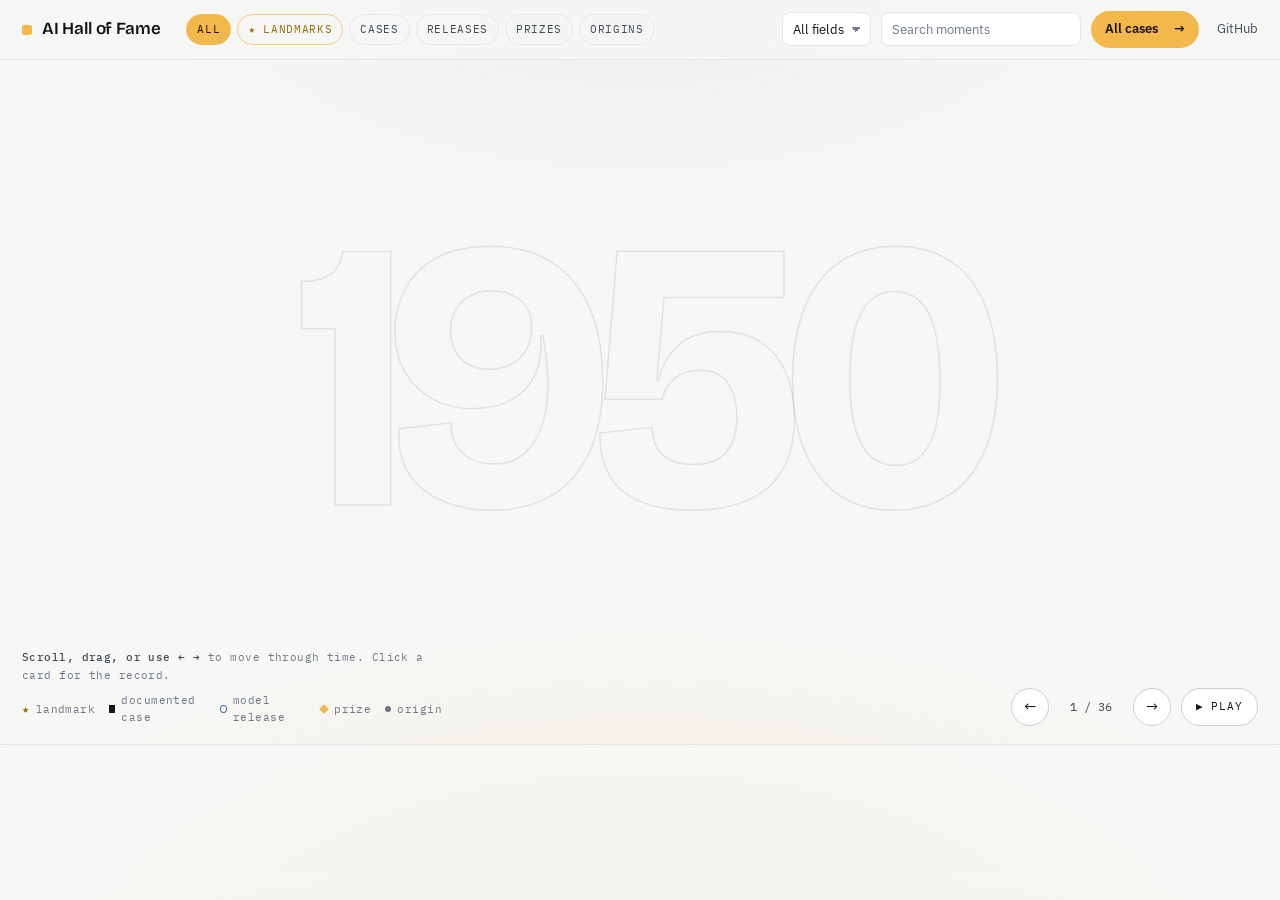
==== commit b35437b4: "Home: light palette, landmark stars, All-cases button and end card, scroll fixes Nine moments are fl" ====
--- a/site/index.html
+++ b/site/index.html
@@ -17,6 +17,7 @@
   <a class="wordmark" href="./"><i aria-hidden="true"></i>AI Hall of Fame</a>
   <div class="chips" role="group" aria-label="Type" id="chips">
     <button class="chip" data-k="" aria-pressed="true">All</button>
+    <button class="chip star" data-k="star" aria-pressed="false">★ Landmarks</button>
     <button class="chip" data-k="achievement" aria-pressed="false">Cases</button>
     <button class="chip" data-k="launch" aria-pressed="false">Releases</button>
     <button class="chip" data-k="prize" aria-pressed="false">Prizes</button>
@@ -25,7 +26,8 @@
   <div class="ctl">
     <label><span class="sr">Field</span><select class="sel" id="field"><option value="">All fields</option></select></label>
     <label><span class="sr">Search</span><input class="q" id="q" type="search" placeholder="Search moments" autocomplete="off"></label>
-    <nav aria-label="Site"><a href="explore.html">All cases</a><a href="https://github.com/adamghaida/ai-hall-of-fame" target="_blank" rel="noopener">GitHub</a></nav>
+    <a class="allbtn" id="allbtn" href="explore.html">All cases <small id="allcount"></small> →</a>
+    <nav aria-label="Site"><a href="https://github.com/adamghaida/ai-hall-of-fame" target="_blank" rel="noopener">GitHub</a></nav>
   </div>
 </header>
 
@@ -34,7 +36,7 @@
   <div class="wrap" id="wrap"><div class="track" id="track"></div></div>
   <div class="empty" id="empty">Nothing matches. Clear a filter or try another word.</div>
   <div class="hint" id="hint"><p><b>Scroll, drag, or use ← →</b> to move through time. Click a card for the record.</p>
-    <div class="legend"><span class="a"><i></i>documented case</span><span class="l"><i></i>model release</span><span class="p"><i></i>prize</span><span class="o"><i></i>origin</span></div></div>
+    <div class="legend"><span class="s"><i>★</i>landmark</span><span class="a"><i></i>documented case</span><span class="l"><i></i>model release</span><span class="p"><i></i>prize</span><span class="o"><i></i>origin</span></div></div>
   <div class="hud">
     <button class="b" id="prev" aria-label="Previous moment">←</button>
     <span class="n" id="counter">1 / 36</span>
--- a/site/assets/home.css
+++ b/site/assets/home.css
@@ -1,8 +1,8 @@
 /* Home: a full-screen, horizontal journey through time. */
 :root{
-  --bg:#0B0F17; --bg-2:#0F1520; --panel:#141B27; --panel-2:#182031;
-  --line-2:#33405A; --text:#EEF1F6; --text-2:#A9B3C4; --muted:#6C7891; --faint:#3D4860;
-  --amber:#F2B84B; --amber-2:#FFD27A; --amber-ink:#1A1300; --steel:#9FB4D8;
+  --bg:#F7F7F5; --bg-2:#FFFFFF; --panel:#FFFFFF; --panel-2:#FDFDFC;
+  --line:#E3E5E9; --line-2:#C9CED6; --text:#12161C; --text-2:#414A57; --muted:#6F7888; --faint:#B9C0CB;
+  --amber:#F2B84B; --amber-2:#FFD27A; --amber-text:#9A6A0B; --amber-ink:#1A1300; --steel:#4F6FA8;
   --display:'Bricolage Grotesque','IBM Plex Sans',-apple-system,sans-serif;
   --sans:'IBM Plex Sans',-apple-system,BlinkMacSystemFont,'Segoe UI',Helvetica,Arial,sans-serif;
   --mono:'IBM Plex Mono',ui-monospace,SFMono-Regular,Menlo,monospace;
@@ -11,15 +11,15 @@
 *{box-sizing:border-box}
 html,body{height:100%}
 body{margin:0;background:var(--bg);color:var(--text);font-family:var(--sans);font-size:15px;line-height:1.55;-webkit-font-smoothing:antialiased;overflow:hidden;display:grid;grid-template-rows:60px 1fr 156px}
-body::before{content:"";position:fixed;inset:0;pointer-events:none;background:radial-gradient(1200px 600px at 50% 110%,rgba(242,184,75,.10),transparent 60%),radial-gradient(900px 500px at 50% -10%,rgba(159,180,216,.08),transparent 60%)}
-a{color:var(--amber);text-decoration:none}
-a:hover{color:var(--amber-2)}
+body::before{content:"";position:fixed;inset:0;pointer-events:none;background:radial-gradient(1200px 600px at 50% 110%,rgba(242,184,75,.16),transparent 60%),radial-gradient(900px 500px at 50% -10%,rgba(79,111,168,.07),transparent 60%)}
+a{color:var(--amber-text);text-decoration:none}
+a:hover{color:var(--text)}
 button{font:inherit;color:inherit;background:none;border:0;cursor:pointer}
 :focus-visible{outline:2px solid var(--amber);outline-offset:2px}
 .sr{position:absolute;width:1px;height:1px;overflow:hidden;clip:rect(0 0 0 0)}
 
 /* ---------- bar ---------- */
-.bar{display:flex;align-items:center;gap:18px;padding:0 22px;border-bottom:1px solid var(--line);position:relative;z-index:5;background:rgba(11,15,23,.7);-webkit-backdrop-filter:blur(12px);backdrop-filter:blur(12px)}
+.bar{display:flex;align-items:center;gap:18px;padding:0 22px;border-bottom:1px solid var(--line);position:relative;z-index:5;background:rgba(247,247,245,.78);-webkit-backdrop-filter:blur(12px);backdrop-filter:blur(12px)}
 .wordmark{font-family:var(--display);font-weight:600;font-size:17px;letter-spacing:-.01em;color:var(--text);white-space:nowrap;display:flex;align-items:center;gap:10px}
 .wordmark i{display:inline-block;width:10px;height:10px;background:var(--amber);border-radius:2px}
 .wordmark:hover{color:var(--text)}
@@ -27,6 +27,8 @@
 .chip{font-family:var(--mono);font-size:11px;letter-spacing:.06em;text-transform:uppercase;color:var(--text-2);border:1px solid var(--line);padding:6px 10px;border-radius:999px;transition:all .18s}
 .chip:hover{border-color:var(--line-2);color:var(--text)}
 .chip[aria-pressed=true]{background:var(--amber);border-color:var(--amber);color:var(--amber-ink)}
+.chip.star{color:var(--amber-text);border-color:rgba(242,184,75,.7)}
+.chip.star[aria-pressed=true]{color:var(--amber-ink)}
 .ctl{display:flex;gap:10px;align-items:center;margin-left:auto}
 .sel,.q{font-family:var(--sans);font-size:13px;color:var(--text);background:var(--panel);border:1px solid var(--line);border-radius:8px;padding:7px 10px;height:34px}
 .sel{appearance:none;-webkit-appearance:none;padding-right:26px;background-image:linear-gradient(45deg,transparent 50%,var(--muted) 50%),linear-gradient(135deg,var(--muted) 50%,transparent 50%);background-position:calc(100% - 14px) 14px,calc(100% - 9px) 14px;background-size:5px 5px;background-repeat:no-repeat}
@@ -41,7 +43,7 @@
 
 /* ---------- stage ---------- */
 .stage{position:relative;overflow:hidden}
-.bigyear{position:absolute;left:50%;top:50%;transform:translate(-50%,-56%);font-family:var(--display);font-weight:700;font-size:clamp(160px,30vw,520px);line-height:1;letter-spacing:-.06em;color:transparent;-webkit-text-stroke:1.5px rgba(238,241,246,.07);pointer-events:none;user-select:none;transition:opacity .25s;white-space:nowrap}
+.bigyear{position:absolute;left:50%;top:50%;transform:translate(-50%,-56%);font-family:var(--display);font-weight:700;font-size:clamp(160px,30vw,520px);line-height:1;letter-spacing:-.06em;color:transparent;-webkit-text-stroke:1.5px rgba(18,22,28,.09);pointer-events:none;user-select:none;transition:opacity .25s;white-space:nowrap}
 .bigyear.swap{opacity:0}
 .wrap{position:absolute;inset:0;overflow-x:auto;overflow-y:hidden;display:flex;align-items:center;scrollbar-width:none;cursor:grab}
 .wrap::-webkit-scrollbar{display:none}
@@ -49,7 +51,12 @@
 .wrap.dragging .card{transition:none}
 .track{display:flex;align-items:center;gap:28px;padding:0 calc(50vw - var(--card-w)/2);height:100%}
 .card{position:relative;flex:none;width:var(--card-w);max-height:78%;padding:26px 28px 24px;background:linear-gradient(180deg,var(--panel-2),var(--panel));border:1px solid var(--line);border-radius:16px;opacity:.5;transform:scale(.94) translateY(6px);transition:transform .45s var(--ease),opacity .45s var(--ease),border-color .25s,box-shadow .45s;display:flex;flex-direction:column;gap:12px;user-select:none}
-.card.active{opacity:1;transform:none;border-color:var(--line-2);box-shadow:0 40px 90px -40px rgba(0,0,0,.9),0 0 0 1px rgba(242,184,75,.12)}
+.card.active{opacity:1;transform:none;border-color:var(--line-2);box-shadow:0 30px 70px -30px rgba(20,25,35,.28)}
+.card.star{border-color:rgba(242,184,75,.35)}
+.card.star.active{border-color:var(--amber);box-shadow:0 30px 70px -30px rgba(20,25,35,.28),0 0 0 1px var(--amber),0 0 60px -10px rgba(242,184,75,.45)}
+.badge{position:absolute;top:-16px;right:20px;display:inline-flex;align-items:center;gap:7px;background:var(--amber);color:var(--amber-ink);font-family:var(--mono);font-size:11px;font-weight:600;letter-spacing:.1em;text-transform:uppercase;padding:6px 11px 6px 9px;border-radius:999px;box-shadow:0 8px 24px -8px rgba(242,184,75,.7)}
+.badge svg{width:14px;height:14px;fill:var(--amber-ink)}
+.card.star h3{color:var(--amber-text)}
 .card:hover{border-color:var(--line-2)}
 .card .kind{display:flex;justify-content:space-between;align-items:center;font-family:var(--mono);font-size:11px;letter-spacing:.08em;text-transform:uppercase;color:var(--muted)}
 .card .kind b{display:inline-flex;align-items:center;gap:7px;font-weight:500;color:var(--text-2)}
@@ -58,22 +65,22 @@
 .card.launch .kind b i{border:1.5px solid var(--steel);border-radius:50%}
 .card.prize .kind b i{background:var(--amber);transform:rotate(45deg) scale(.85)}
 .card.origin .kind b i{background:var(--muted);border-radius:50%;width:7px;height:7px}
-.card .date{font-family:var(--mono);font-size:12px;color:var(--amber)}
+.card .date{font-family:var(--mono);font-size:12px;color:var(--amber-text)}
 .card h3{font-family:var(--display);font-weight:600;font-size:27px;line-height:1.1;letter-spacing:-.015em;margin:0;color:var(--text)}
 .card p{margin:0;color:var(--text-2);font-size:15px;line-height:1.55;display:-webkit-box;-webkit-line-clamp:6;-webkit-box-orient:vertical;overflow:hidden}
 .card .foot{margin-top:auto;padding-top:10px;display:flex;justify-content:space-between;align-items:center;gap:12px;font-size:13px}
-.card .foot .go{color:var(--amber);font-weight:500}
+.card .foot .go{color:var(--amber-text);font-weight:500}
 .card .foot .fld{color:var(--muted);font-family:var(--mono);font-size:11px;letter-spacing:.06em;text-transform:uppercase}
 .card .open{position:absolute;inset:0;border-radius:16px}
 .card .open:focus-visible{outline-offset:-2px}
 .gap{flex:none;width:96px;height:1px;position:relative;background:linear-gradient(90deg,transparent,var(--line-2),transparent)}
 .gap span{position:absolute;left:50%;top:-11px;transform:translateX(-50%);font-family:var(--mono);font-size:11px;color:var(--muted);background:var(--bg);padding:0 8px;white-space:nowrap;letter-spacing:.04em}
 .gap.big{width:150px}
-.gap.big span{color:var(--amber)}
+.gap.big span{color:var(--amber-text)}
 .hud{position:absolute;right:22px;bottom:18px;display:flex;align-items:center;gap:10px;z-index:3}
 .hud .n{font-family:var(--mono);font-size:12px;color:var(--text-2);min-width:64px;text-align:center}
-.hud .b{width:38px;height:38px;border:1px solid var(--line-2);border-radius:50%;display:inline-flex;align-items:center;justify-content:center;color:var(--text);background:rgba(11,15,23,.6);transition:all .18s}
-.hud .b:hover{border-color:var(--amber);color:var(--amber)}
+.hud .b{width:38px;height:38px;border:1px solid var(--line-2);border-radius:50%;display:inline-flex;align-items:center;justify-content:center;color:var(--text);background:rgba(255,255,255,.8);transition:all .18s}
+.hud .b:hover{border-color:var(--amber-text);color:var(--amber-text)}
 .hud .play{width:auto;padding:0 14px;border-radius:999px;font-family:var(--mono);font-size:11px;letter-spacing:.08em;text-transform:uppercase;gap:8px}
 .hud .play[aria-pressed=true]{background:var(--amber);border-color:var(--amber);color:var(--amber-ink)}
 .hint{position:absolute;left:22px;bottom:18px;font-family:var(--mono);font-size:11px;letter-spacing:.04em;color:var(--muted);z-index:3;max-width:420px;line-height:1.6}
@@ -83,55 +90,59 @@
 .empty.on{display:flex}
 
 /* ---------- axis ---------- */
-.axis{position:relative;border-top:1px solid var(--line);background:rgba(11,15,23,.7);-webkit-backdrop-filter:blur(12px);backdrop-filter:blur(12px);padding:8px 22px 0;z-index:5}
+.axis{position:relative;border-top:1px solid var(--line);background:rgba(247,247,245,.78);-webkit-backdrop-filter:blur(12px);backdrop-filter:blur(12px);padding:8px 22px 0;z-index:5}
 .axis svg{display:block;width:100%;height:112px;overflow:visible}
 .axis .ax{stroke:var(--line-2);stroke-width:1}
 .axis .tk{stroke:var(--line-2)}
 .axis .yr{font-family:var(--mono);font-size:10.5px;fill:var(--muted)}
 .axis .m{cursor:pointer}
 .axis .m rect,.axis .m circle,.axis .m path{transition:fill .2s,stroke .2s,opacity .3s}
-.axis .m.achievement rect{fill:var(--text-2)}
+.axis .m.achievement rect{fill:var(--text)}
 .axis .m.launch circle{fill:var(--bg);stroke:var(--steel);stroke-width:1.3}
 .axis .m.prize path{fill:var(--amber)}
 .axis .m.origin circle{fill:var(--muted)}
+.axis .m.star path.st{fill:var(--amber);stroke:var(--amber-text);stroke-width:.8;filter:drop-shadow(0 0 4px rgba(242,184,75,.8))}
+.axis .m.star:hover path.st,.axis .m.star.on path.st{fill:var(--amber-2)}
 .axis .m.dim{opacity:.12;pointer-events:none}
-.axis .m:hover rect,.axis .m.on rect,.axis .m:hover path,.axis .m.on path{fill:var(--amber)}
-.axis .m:hover circle,.axis .m.on circle{stroke:var(--amber);fill:var(--amber)}
+.axis .m:hover rect,.axis .m.on rect,.axis .m:hover path,.axis .m.on path{fill:var(--amber-text)}
+.axis .m:hover circle,.axis .m.on circle{stroke:var(--amber-text);fill:var(--amber)}
 .axis .head{transition:transform .35s var(--ease)}
-.axis .head line{stroke:var(--amber);stroke-width:1.2}
-.axis .head text{font-family:var(--mono);font-size:10.5px;fill:var(--amber);font-weight:600}
+.axis .head line{stroke:var(--amber-text);stroke-width:1.2}
+.axis .head text{font-family:var(--mono);font-size:10.5px;fill:var(--amber-text);font-weight:600}
 .axis .callout{font-family:var(--mono);font-size:11px;fill:var(--text-2)}
-.axis .callout .n{fill:var(--amber);font-weight:600}
-.axis .brace{stroke:var(--amber);fill:none;stroke-width:1;opacity:.7}
+.axis .callout .n{fill:var(--amber-text);font-weight:600}
+.axis .brace{stroke:var(--amber-text);fill:none;stroke-width:1;opacity:.7}
 .legend{display:flex;gap:14px;font-family:var(--mono);font-size:10.5px;color:var(--muted)}
 .legend span{display:inline-flex;align-items:center;gap:6px}
 .legend i{display:inline-block;width:8px;height:8px}
-.legend .a i{background:var(--text-2)}.legend .l i{border:1.3px solid var(--steel);border-radius:50%}.legend .p i{background:var(--amber);transform:rotate(45deg) scale(.85)}.legend .o i{background:var(--muted);border-radius:50%;width:6px;height:6px}
+.legend .s i{width:auto;height:auto;color:var(--amber-text);font-size:12px;line-height:1;font-style:normal}
+.legend .a i{background:var(--text)}.legend .l i{border:1.3px solid var(--steel);border-radius:50%}.legend .p i{background:var(--amber);transform:rotate(45deg) scale(.85)}.legend .o i{background:var(--muted);border-radius:50%;width:6px;height:6px}
 @media (prefers-reduced-motion:no-preference){
   .axis .m{opacity:0;animation:in .4s var(--ease) forwards}
   @keyframes in{from{opacity:0;transform:translateY(6px)}to{opacity:1;transform:none}}
 }
 
 /* ---------- drawer ---------- */
-.veil{position:fixed;inset:0;background:rgba(5,8,14,.55);opacity:0;pointer-events:none;transition:opacity .3s;z-index:20}
+.veil{position:fixed;inset:0;background:rgba(18,22,28,.35);opacity:0;pointer-events:none;transition:opacity .3s;z-index:20}
 .veil.on{opacity:1;pointer-events:auto}
 .drawer{position:fixed;top:0;right:0;bottom:0;width:min(560px,100%);background:var(--bg-2);border-left:1px solid var(--line);transform:translateX(102%);transition:transform .4s var(--ease);z-index:21;display:flex;flex-direction:column;overflow:auto}
 .drawer.on{transform:none}
 .drawer .in{padding:28px 32px 40px;display:flex;flex-direction:column;gap:16px}
 .drawer .top{display:flex;justify-content:space-between;align-items:center;font-family:var(--mono);font-size:11px;letter-spacing:.08em;text-transform:uppercase;color:var(--muted)}
+.drawer .top .st{color:var(--amber-text);font-weight:600;margin-right:10px}
 .drawer .x{width:34px;height:34px;border:1px solid var(--line-2);border-radius:50%;color:var(--text)}
-.drawer .x:hover{border-color:var(--amber);color:var(--amber)}
-.drawer .date{font-family:var(--mono);font-size:12px;color:var(--amber)}
+.drawer .x:hover{border-color:var(--amber-text);color:var(--amber-text)}
+.drawer .date{font-family:var(--mono);font-size:12px;color:var(--amber-text)}
 .drawer h2{font-family:var(--display);font-weight:600;font-size:34px;line-height:1.08;letter-spacing:-.02em;margin:0}
 .drawer p{margin:0;color:var(--text-2);font-size:16px;line-height:1.6}
-.drawer .hook{padding:14px 16px;border-left:2px solid var(--amber);background:rgba(242,184,75,.05);color:var(--text)}
+.drawer .hook{padding:14px 16px;border-left:2px solid var(--amber);background:rgba(242,184,75,.10);color:var(--text)}
 .drawer .lbl{font-family:var(--mono);font-size:11px;letter-spacing:.08em;text-transform:uppercase;color:var(--muted);margin-top:8px}
 .drawer .cta{display:inline-flex;align-items:center;gap:10px;background:var(--amber);color:var(--amber-ink);font-weight:600;padding:12px 16px;border-radius:10px;align-self:flex-start;transition:background .18s}
 .drawer .cta:hover{background:var(--amber-2);color:var(--amber-ink)}
 .drawer .links{display:flex;flex-wrap:wrap;gap:10px 18px;font-size:14px}
 .drawer .nav{margin-top:auto;display:flex;justify-content:space-between;gap:12px;padding-top:20px;border-top:1px solid var(--line);font-size:13px}
 .drawer .nav button{color:var(--text-2);text-align:left;max-width:48%}
-.drawer .nav button:hover{color:var(--amber)}
+.drawer .nav button:hover{color:var(--amber-text)}
 .drawer .nav small{display:block;font-family:var(--mono);font-size:10.5px;color:var(--muted);letter-spacing:.06em;text-transform:uppercase;margin-bottom:2px}
 
 /* ---------- mobile: vertical journey ---------- */
@@ -155,3 +166,20 @@
   .hud{right:14px;bottom:14px}
   .hint{display:none}
 }
+
+/* ---------- all cases button ---------- */
+.allbtn{display:inline-flex;align-items:center;gap:8px;font-weight:600;font-size:13px;color:var(--amber-ink);background:var(--amber);border-radius:999px;padding:8px 14px;white-space:nowrap;transition:background .18s}
+.allbtn:hover{background:var(--amber-2);color:var(--amber-ink)}
+.allbtn small{font-family:var(--mono);font-weight:500;font-size:11px;opacity:.75}
+@media (max-width:720px){.allbtn{padding:7px 12px}}
+/* ---------- end card ---------- */
+.endcard{flex:none;width:calc(var(--card-w) + 120px);max-height:82%;padding:28px 30px;background:var(--panel);border:1px solid var(--line-2);border-radius:16px;display:flex;flex-direction:column;gap:14px;overflow:auto;opacity:.5;transform:scale(.94);transition:transform .45s var(--ease),opacity .45s var(--ease)}
+.endcard.active{opacity:1;transform:none;box-shadow:0 30px 70px -30px rgba(20,25,35,.28)}
+.endcard .kind{font-family:var(--mono);font-size:11px;letter-spacing:.08em;text-transform:uppercase;color:var(--muted)}
+.endcard h3{font-family:var(--display);font-weight:600;font-size:30px;line-height:1.08;letter-spacing:-.015em;margin:0}
+.endcard p{margin:0;color:var(--text-2);font-size:15px}
+.endcard .fields{display:grid;grid-template-columns:1fr 1fr;gap:6px 14px;margin:4px 0}
+.endcard .fields a{display:flex;justify-content:space-between;gap:10px;font-size:13.5px;color:var(--text);padding:6px 0;border-bottom:1px solid var(--line)}
+.endcard .fields a:hover{color:var(--amber-text)}
+.endcard .fields a span{font-family:var(--mono);font-size:11px;color:var(--muted)}
+@media (max-width:720px){.endcard{width:100%;max-height:none;transform:none;opacity:1}.endcard .fields{grid-template-columns:1fr}}
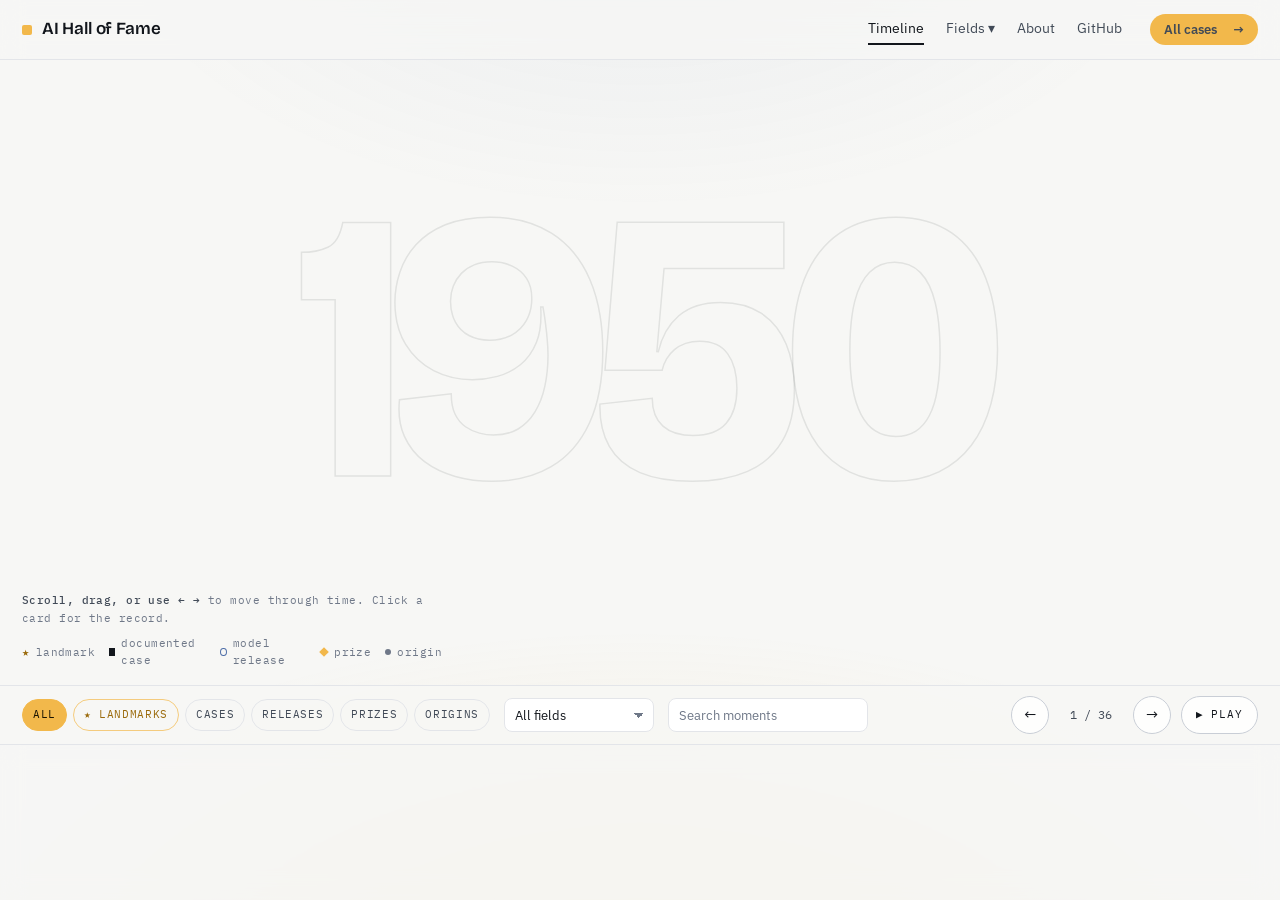
==== commit 44a0fc25: "Home: filters move to a bottom deck; top bar becomes navigation with Fields menu and About panel Co-" ====
--- a/site/index.html
+++ b/site/index.html
@@ -15,6 +15,27 @@
 <body>
 <header class="bar">
   <a class="wordmark" href="./"><i aria-hidden="true"></i>AI Hall of Fame</a>
+  <nav class="topnav" aria-label="Site">
+    <a href="./" aria-current="page">Timeline</a>
+    <div class="menu" id="fieldsmenu">
+      <button class="menubtn" id="fieldsbtn" aria-expanded="false" aria-haspopup="true">Fields <span aria-hidden="true">▾</span></button>
+      <div class="pop" id="fieldspop" hidden><div class="popgrid" id="fieldslist"></div><a class="allbtn small" href="explore.html">All cases <small id="allcount2"></small> →</a></div>
+    </div>
+    <button class="menubtn" id="aboutbtn">About</button>
+    <a href="https://github.com/adamghaida/ai-hall-of-fame" target="_blank" rel="noopener">GitHub</a>
+    <a class="allbtn" id="allbtn" href="explore.html">All cases <small id="allcount"></small> →</a>
+  </nav>
+</header>
+
+<main class="stage" aria-label="Timeline">
+  <div class="bigyear" id="bigyear" aria-hidden="true">1950</div>
+  <div class="wrap" id="wrap"><div class="track" id="track"></div></div>
+  <div class="empty" id="empty">Nothing matches. Clear a filter or try another word.</div>
+  <div class="hint" id="hint"><p><b>Scroll, drag, or use ← →</b> to move through time. Click a card for the record.</p>
+    <div class="legend"><span class="s"><i>★</i>landmark</span><span class="a"><i></i>documented case</span><span class="l"><i></i>model release</span><span class="p"><i></i>prize</span><span class="o"><i></i>origin</span></div></div>
+</main>
+
+<div class="deck" aria-label="Filters and controls">
   <div class="chips" role="group" aria-label="Type" id="chips">
     <button class="chip" data-k="" aria-pressed="true">All</button>
     <button class="chip star" data-k="star" aria-pressed="false">★ Landmarks</button>
@@ -23,27 +44,15 @@
     <button class="chip" data-k="prize" aria-pressed="false">Prizes</button>
     <button class="chip" data-k="origin" aria-pressed="false">Origins</button>
   </div>
-  <div class="ctl">
-    <label><span class="sr">Field</span><select class="sel" id="field"><option value="">All fields</option></select></label>
-    <label><span class="sr">Search</span><input class="q" id="q" type="search" placeholder="Search moments" autocomplete="off"></label>
-    <a class="allbtn" id="allbtn" href="explore.html">All cases <small id="allcount"></small> →</a>
-    <nav aria-label="Site"><a href="https://github.com/adamghaida/ai-hall-of-fame" target="_blank" rel="noopener">GitHub</a></nav>
-  </div>
-</header>
-
-<main class="stage" aria-label="Timeline">
-  <div class="bigyear" id="bigyear" aria-hidden="true">1950</div>
-  <div class="wrap" id="wrap"><div class="track" id="track"></div></div>
-  <div class="empty" id="empty">Nothing matches. Clear a filter or try another word.</div>
-  <div class="hint" id="hint"><p><b>Scroll, drag, or use ← →</b> to move through time. Click a card for the record.</p>
-    <div class="legend"><span class="s"><i>★</i>landmark</span><span class="a"><i></i>documented case</span><span class="l"><i></i>model release</span><span class="p"><i></i>prize</span><span class="o"><i></i>origin</span></div></div>
+  <label><span class="sr">Field</span><select class="sel" id="field"><option value="">All fields</option></select></label>
+  <label><span class="sr">Search</span><input class="q" id="q" type="search" placeholder="Search moments" autocomplete="off"></label>
   <div class="hud">
     <button class="b" id="prev" aria-label="Previous moment">←</button>
     <span class="n" id="counter">1 / 36</span>
     <button class="b" id="next" aria-label="Next moment">→</button>
     <button class="b play" id="play" aria-pressed="false">▶ Play</button>
   </div>
-</main>
+</div>
 
 <footer class="axis" aria-label="Every moment, to scale">
   <svg id="axis" role="img" aria-label="Every moment placed to scale from 1950 to today. Click a mark to jump to it."></svg>
--- a/site/assets/home.css
+++ b/site/assets/home.css
@@ -10,7 +10,7 @@
 }
 *{box-sizing:border-box}
 html,body{height:100%}
-body{margin:0;background:var(--bg);color:var(--text);font-family:var(--sans);font-size:15px;line-height:1.55;-webkit-font-smoothing:antialiased;overflow:hidden;display:grid;grid-template-rows:60px 1fr 156px}
+body{margin:0;background:var(--bg);color:var(--text);font-family:var(--sans);font-size:15px;line-height:1.55;-webkit-font-smoothing:antialiased;overflow:hidden;display:grid;grid-template-rows:60px 1fr auto 156px}
 body::before{content:"";position:fixed;inset:0;pointer-events:none;background:radial-gradient(1200px 600px at 50% 110%,rgba(242,184,75,.16),transparent 60%),radial-gradient(900px 500px at 50% -10%,rgba(79,111,168,.07),transparent 60%)}
 a{color:var(--amber-text);text-decoration:none}
 a:hover{color:var(--text)}
@@ -23,7 +23,7 @@
 .wordmark{font-family:var(--display);font-weight:600;font-size:17px;letter-spacing:-.01em;color:var(--text);white-space:nowrap;display:flex;align-items:center;gap:10px}
 .wordmark i{display:inline-block;width:10px;height:10px;background:var(--amber);border-radius:2px}
 .wordmark:hover{color:var(--text)}
-.chips{display:flex;gap:6px;margin-left:8px}
+.chips{display:flex;gap:6px;flex-wrap:wrap}
 .chip{font-family:var(--mono);font-size:11px;letter-spacing:.06em;text-transform:uppercase;color:var(--text-2);border:1px solid var(--line);padding:6px 10px;border-radius:999px;transition:all .18s}
 .chip:hover{border-color:var(--line-2);color:var(--text)}
 .chip[aria-pressed=true]{background:var(--amber);border-color:var(--amber);color:var(--amber-ink)}
@@ -35,11 +35,21 @@
 .q{width:200px}
 .q::placeholder{color:var(--muted)}
 .sel:focus,.q:focus{outline:none;border-color:var(--amber)}
-.bar nav{display:flex;gap:16px;font-size:13px;margin-left:8px}
-.bar nav a{color:var(--text-2)}
-.bar nav a:hover{color:var(--text)}
-@media (max-width:1100px){.q{width:150px}}
-@media (max-width:900px){.bar nav{display:none}}
+.topnav{display:flex;align-items:center;gap:22px;font-size:14px;margin-left:auto}
+.topnav>a,.menubtn{color:var(--text-2);padding:6px 0;border-bottom:2px solid transparent;line-height:1.2}
+.topnav>a:hover,.menubtn:hover{color:var(--text)}
+.topnav>a[aria-current]{color:var(--text);border-bottom-color:var(--text)}
+.menubtn[aria-expanded=true]{color:var(--text)}
+.topnav .allbtn{border-bottom:0;padding:8px 14px;margin-left:6px}
+.menu{position:relative}
+.pop{position:absolute;top:calc(100% + 10px);left:50%;transform:translateX(-50%);background:var(--panel);border:1px solid var(--line-2);border-radius:14px;padding:14px;min-width:460px;box-shadow:0 30px 70px -30px rgba(20,25,35,.35);z-index:30}
+.popgrid{display:grid;grid-template-columns:1fr 1fr;gap:2px 18px;margin-bottom:12px}
+.popgrid a{display:flex;justify-content:space-between;gap:10px;font-size:13.5px;color:var(--text);padding:7px 4px;border-radius:6px}
+.popgrid a:hover{background:var(--bg);color:var(--amber-text)}
+.popgrid a span{font-family:var(--mono);font-size:11px;color:var(--muted)}
+.allbtn.small{font-size:12.5px;padding:7px 12px}
+@media (max-width:900px){.topnav{gap:14px;font-size:13px}.topnav .allbtn small{display:none}.pop{min-width:320px;left:auto;right:0;transform:none}}
+@media (max-width:600px){.topnav>a[aria-current]{display:none}}
 
 /* ---------- stage ---------- */
 .stage{position:relative;overflow:hidden}
@@ -77,13 +87,15 @@
 .gap span{position:absolute;left:50%;top:-11px;transform:translateX(-50%);font-family:var(--mono);font-size:11px;color:var(--muted);background:var(--bg);padding:0 8px;white-space:nowrap;letter-spacing:.04em}
 .gap.big{width:150px}
 .gap.big span{color:var(--amber-text)}
-.hud{position:absolute;right:22px;bottom:18px;display:flex;align-items:center;gap:10px;z-index:3}
+.deck{display:flex;align-items:center;gap:12px 14px;flex-wrap:wrap;padding:10px 22px;border-top:1px solid var(--line);background:rgba(247,247,245,.85);z-index:5;position:relative}
+.deck .sel{min-width:150px}
+.hud{display:flex;align-items:center;gap:10px;margin-left:auto}
 .hud .n{font-family:var(--mono);font-size:12px;color:var(--text-2);min-width:64px;text-align:center}
 .hud .b{width:38px;height:38px;border:1px solid var(--line-2);border-radius:50%;display:inline-flex;align-items:center;justify-content:center;color:var(--text);background:rgba(255,255,255,.8);transition:all .18s}
 .hud .b:hover{border-color:var(--amber-text);color:var(--amber-text)}
 .hud .play{width:auto;padding:0 14px;border-radius:999px;font-family:var(--mono);font-size:11px;letter-spacing:.08em;text-transform:uppercase;gap:8px}
 .hud .play[aria-pressed=true]{background:var(--amber);border-color:var(--amber);color:var(--amber-ink)}
-.hint{position:absolute;left:22px;bottom:18px;font-family:var(--mono);font-size:11px;letter-spacing:.04em;color:var(--muted);z-index:3;max-width:420px;line-height:1.6}
+.hint{position:absolute;left:22px;bottom:16px;font-family:var(--mono);font-size:11px;letter-spacing:.04em;color:var(--muted);z-index:3;max-width:420px;line-height:1.6}
 .hint p{margin:0 0 8px}
 .hint b{color:var(--text-2);font-weight:500}
 .empty{position:absolute;inset:0;display:none;align-items:center;justify-content:center;color:var(--muted);font-size:14px;text-align:center;padding:20px}
@@ -107,7 +119,7 @@
 .axis .m:hover rect,.axis .m.on rect,.axis .m:hover path,.axis .m.on path{fill:var(--amber-text)}
 .axis .m:hover circle,.axis .m.on circle{stroke:var(--amber-text);fill:var(--amber)}
 .axis .head{transition:transform .35s var(--ease)}
-.axis .head line{stroke:var(--amber-text);stroke-width:1.2}
+.axis .head line{stroke:var(--amber-text);stroke-width:1.2;opacity:.55}
 .axis .head text{font-family:var(--mono);font-size:10.5px;fill:var(--amber-text);font-weight:600}
 .axis .callout{font-family:var(--mono);font-size:11px;fill:var(--text-2)}
 .axis .callout .n{fill:var(--amber-text);font-weight:600}
@@ -147,11 +159,13 @@
 
 /* ---------- mobile: vertical journey ---------- */
 @media (max-width:720px){
-  body{grid-template-rows:auto 110px 1fr}
-  .bar{flex-wrap:wrap;height:auto;padding:10px 14px;gap:10px}
-  .chips{margin:0;flex-wrap:wrap}
-  .ctl{margin-left:0;width:100%}
-  .q{flex:1;width:auto}
+  body{grid-template-rows:56px 100px 1fr auto}
+  .bar{padding:0 14px}
+  .deck{order:3;padding:8px 12px;gap:8px 10px}
+  .deck .chip{padding:5px 8px;font-size:10px}
+  .deck .sel{min-width:0;flex:1}
+  .deck .q{flex:1;width:auto;min-width:120px}
+  .hud{width:100%;justify-content:flex-end}
   .axis{order:1;border-top:0;border-bottom:1px solid var(--line);padding:6px 14px 0}
   .axis svg{height:78px}
   .stage{order:2}
@@ -163,7 +177,6 @@
   .gap{width:auto;height:auto;background:none;align-self:stretch;text-align:center}
   .gap span{position:static;transform:none;background:none}
   .gap.big{width:auto}
-  .hud{right:14px;bottom:14px}
   .hint{display:none}
 }
 
@@ -183,3 +196,10 @@
 .endcard .fields a:hover{color:var(--amber-text)}
 .endcard .fields a span{font-family:var(--mono);font-size:11px;color:var(--muted)}
 @media (max-width:720px){.endcard{width:100%;max-height:none;transform:none;opacity:1}.endcard .fields{grid-template-columns:1fr}}
+
+/* ---------- about panel ---------- */
+.about h2{font-family:var(--display);font-weight:600;font-size:32px;line-height:1.08;letter-spacing:-.02em;margin:0}
+.about h4{font-family:var(--mono);font-size:11px;letter-spacing:.1em;text-transform:uppercase;color:var(--muted);margin:14px 0 0;font-weight:500}
+.about p{margin:0;color:var(--text-2);font-size:15.5px;line-height:1.6}
+.about p b{color:var(--text);font-weight:600}
+.about .row{display:flex;flex-wrap:wrap;gap:10px;margin-top:6px}
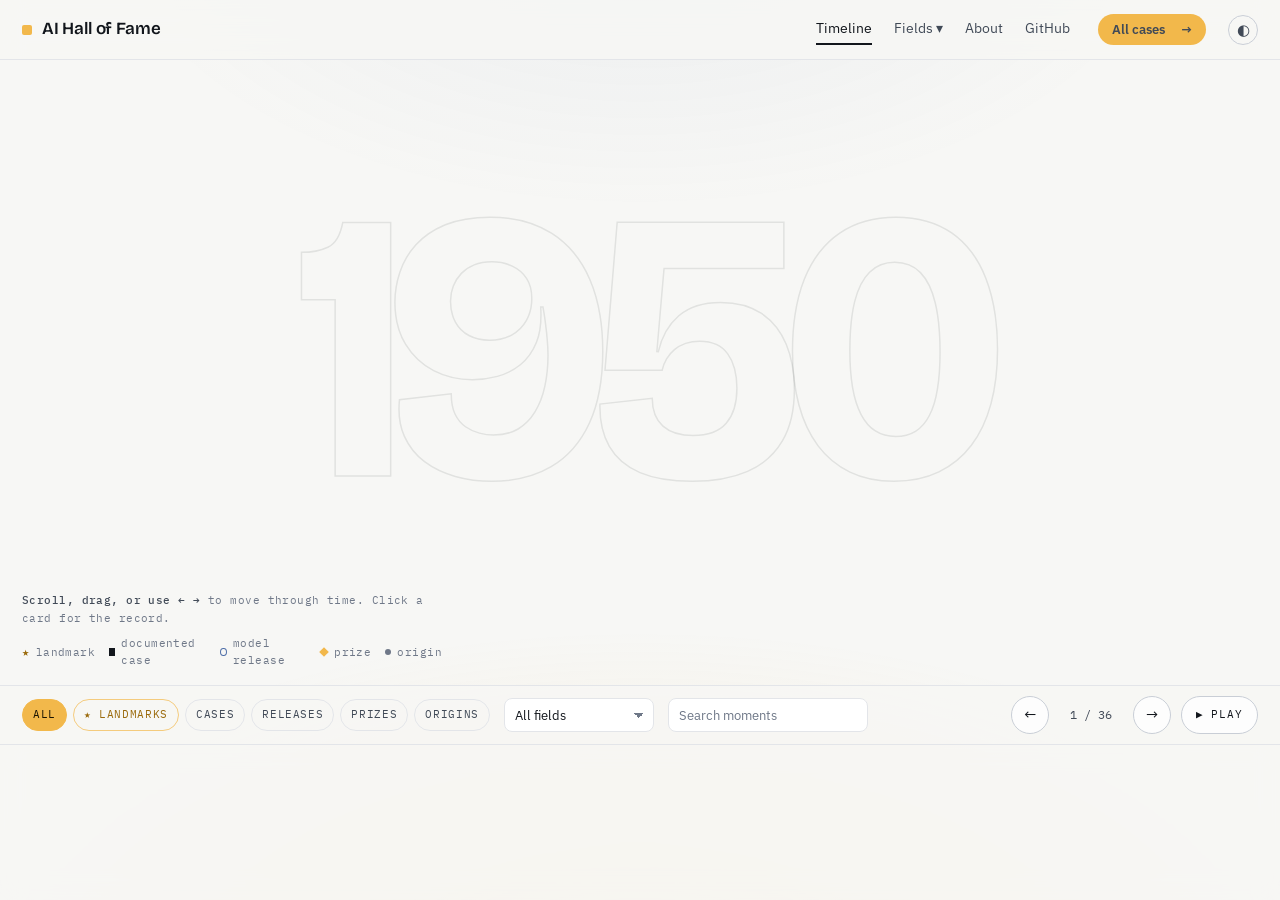
==== commit e4c15272: "Pages for every timeline moment, and a light/dark toggle across the site Timeline items that are not" ====
--- a/site/index.html
+++ b/site/index.html
@@ -8,6 +8,7 @@
 <meta property="og:title" content="AI Hall of Fame">
 <meta property="og:description" content="What AI has actually done, dated and cited.">
 <link rel="icon" href="data:image/svg+xml,%3Csvg xmlns='http://www.w3.org/2000/svg' viewBox='0 0 16 16'%3E%3Crect width='16' height='16' fill='%230B0F17'/%3E%3Crect x='4' y='4' width='8' height='8' fill='%23F2B84B'/%3E%3C/svg%3E">
+<script>try{var t=localStorage.getItem('hof-theme');if(t)document.documentElement.setAttribute('data-theme',t)}catch(e){}</script>
 <link rel="preconnect" href="https://fonts.googleapis.com"><link rel="preconnect" href="https://fonts.gstatic.com" crossorigin>
 <link href="https://fonts.googleapis.com/css2?family=Bricolage+Grotesque:opsz,wght@12..96,600;12..96,700&family=IBM+Plex+Sans:wght@400;500;600&family=IBM+Plex+Mono:wght@400;500;600&display=swap" rel="stylesheet">
 <link rel="stylesheet" href="assets/home.css">
@@ -24,6 +25,7 @@
     <button class="menubtn" id="aboutbtn">About</button>
     <a href="https://github.com/adamghaida/ai-hall-of-fame" target="_blank" rel="noopener">GitHub</a>
     <a class="allbtn" id="allbtn" href="explore.html">All cases <small id="allcount"></small> →</a>
+    <button class="themebtn" id="themebtn" aria-label="Toggle dark mode" title="Toggle dark mode">◐</button>
   </nav>
 </header>
 
@@ -61,6 +63,7 @@
 <div class="veil" id="veil"></div>
 <aside class="drawer" id="drawer" aria-hidden="true" aria-label="Moment details"><div class="in" id="drawer-in"></div></aside>
 
+<script src="assets/theme.js"></script>
 <script src="assets/home.js"></script>
 </body>
 </html>
--- a/site/assets/home.css
+++ b/site/assets/home.css
@@ -6,12 +6,21 @@
   --display:'Bricolage Grotesque','IBM Plex Sans',-apple-system,sans-serif;
   --sans:'IBM Plex Sans',-apple-system,BlinkMacSystemFont,'Segoe UI',Helvetica,Arial,sans-serif;
   --mono:'IBM Plex Mono',ui-monospace,SFMono-Regular,Menlo,monospace;
+  --bar-bg:rgba(247,247,245,.82); --stroke:rgba(18,22,28,.09); --shadow:0 30px 70px -30px rgba(20,25,35,.28); --veil-bg:rgba(18,22,28,.35); --btn-bg:rgba(255,255,255,.8);
+  --glow-a:rgba(242,184,75,.16); --glow-b:rgba(79,111,168,.07);
   --card-w:440px; --ease:cubic-bezier(.2,.7,.2,1);
+}
+:root[data-theme=dark]{
+  --bg:#0B0F17; --bg-2:#0F1520; --panel:#141B27; --panel-2:#182031;
+  --line:#243043; --line-2:#33405A; --text:#EEF1F6; --text-2:#A9B3C4; --muted:#6C7891; --faint:#3D4860;
+  --amber-text:#F2B84B; --steel:#9FB4D8;
+  --bar-bg:rgba(11,15,23,.78); --stroke:rgba(238,241,246,.08); --shadow:0 40px 90px -40px rgba(0,0,0,.9); --veil-bg:rgba(5,8,14,.55); --btn-bg:rgba(11,15,23,.6);
+  --glow-a:rgba(242,184,75,.10); --glow-b:rgba(159,180,216,.08);
 }
 *{box-sizing:border-box}
 html,body{height:100%}
 body{margin:0;background:var(--bg);color:var(--text);font-family:var(--sans);font-size:15px;line-height:1.55;-webkit-font-smoothing:antialiased;overflow:hidden;display:grid;grid-template-rows:60px 1fr auto 156px}
-body::before{content:"";position:fixed;inset:0;pointer-events:none;background:radial-gradient(1200px 600px at 50% 110%,rgba(242,184,75,.16),transparent 60%),radial-gradient(900px 500px at 50% -10%,rgba(79,111,168,.07),transparent 60%)}
+body::before{content:"";position:fixed;inset:0;pointer-events:none;background:radial-gradient(1200px 600px at 50% 110%,var(--glow-a),transparent 60%),radial-gradient(900px 500px at 50% -10%,var(--glow-b),transparent 60%)}
 a{color:var(--amber-text);text-decoration:none}
 a:hover{color:var(--text)}
 button{font:inherit;color:inherit;background:none;border:0;cursor:pointer}
@@ -19,7 +28,7 @@
 .sr{position:absolute;width:1px;height:1px;overflow:hidden;clip:rect(0 0 0 0)}
 
 /* ---------- bar ---------- */
-.bar{display:flex;align-items:center;gap:18px;padding:0 22px;border-bottom:1px solid var(--line);position:relative;z-index:5;background:rgba(247,247,245,.78);-webkit-backdrop-filter:blur(12px);backdrop-filter:blur(12px)}
+.bar{display:flex;align-items:center;gap:18px;padding:0 22px;border-bottom:1px solid var(--line);position:relative;z-index:5;background:var(--bar-bg);-webkit-backdrop-filter:blur(12px);backdrop-filter:blur(12px)}
 .wordmark{font-family:var(--display);font-weight:600;font-size:17px;letter-spacing:-.01em;color:var(--text);white-space:nowrap;display:flex;align-items:center;gap:10px}
 .wordmark i{display:inline-block;width:10px;height:10px;background:var(--amber);border-radius:2px}
 .wordmark:hover{color:var(--text)}
@@ -41,8 +50,11 @@
 .topnav>a[aria-current]{color:var(--text);border-bottom-color:var(--text)}
 .menubtn[aria-expanded=true]{color:var(--text)}
 .topnav .allbtn{border-bottom:0;padding:8px 14px;margin-left:6px}
+.themebtn{font:inherit;font-size:15px;line-height:1;color:var(--text-2);background:none;border:1px solid var(--line-2);border-radius:50%;width:30px;height:30px;cursor:pointer;padding:0}
+.themebtn:hover{color:var(--text);border-color:var(--text)}
+.themebtn[aria-pressed=true]{background:var(--text);color:var(--bg);border-color:var(--text)}
 .menu{position:relative}
-.pop{position:absolute;top:calc(100% + 10px);left:50%;transform:translateX(-50%);background:var(--panel);border:1px solid var(--line-2);border-radius:14px;padding:14px;min-width:460px;box-shadow:0 30px 70px -30px rgba(20,25,35,.35);z-index:30}
+.pop{position:absolute;top:calc(100% + 10px);left:50%;transform:translateX(-50%);background:var(--panel);border:1px solid var(--line-2);border-radius:14px;padding:14px;min-width:460px;box-shadow:var(--shadow);z-index:30}
 .popgrid{display:grid;grid-template-columns:1fr 1fr;gap:2px 18px;margin-bottom:12px}
 .popgrid a{display:flex;justify-content:space-between;gap:10px;font-size:13.5px;color:var(--text);padding:7px 4px;border-radius:6px}
 .popgrid a:hover{background:var(--bg);color:var(--amber-text)}
@@ -53,7 +65,7 @@
 
 /* ---------- stage ---------- */
 .stage{position:relative;overflow:hidden}
-.bigyear{position:absolute;left:50%;top:50%;transform:translate(-50%,-56%);font-family:var(--display);font-weight:700;font-size:clamp(160px,30vw,520px);line-height:1;letter-spacing:-.06em;color:transparent;-webkit-text-stroke:1.5px rgba(18,22,28,.09);pointer-events:none;user-select:none;transition:opacity .25s;white-space:nowrap}
+.bigyear{position:absolute;left:50%;top:50%;transform:translate(-50%,-56%);font-family:var(--display);font-weight:700;font-size:clamp(160px,30vw,520px);line-height:1;letter-spacing:-.06em;color:transparent;-webkit-text-stroke:1.5px var(--stroke);pointer-events:none;user-select:none;transition:opacity .25s;white-space:nowrap}
 .bigyear.swap{opacity:0}
 .wrap{position:absolute;inset:0;overflow-x:auto;overflow-y:hidden;display:flex;align-items:center;scrollbar-width:none;cursor:grab}
 .wrap::-webkit-scrollbar{display:none}
@@ -61,9 +73,9 @@
 .wrap.dragging .card{transition:none}
 .track{display:flex;align-items:center;gap:28px;padding:0 calc(50vw - var(--card-w)/2);height:100%}
 .card{position:relative;flex:none;width:var(--card-w);max-height:78%;padding:26px 28px 24px;background:linear-gradient(180deg,var(--panel-2),var(--panel));border:1px solid var(--line);border-radius:16px;opacity:.5;transform:scale(.94) translateY(6px);transition:transform .45s var(--ease),opacity .45s var(--ease),border-color .25s,box-shadow .45s;display:flex;flex-direction:column;gap:12px;user-select:none}
-.card.active{opacity:1;transform:none;border-color:var(--line-2);box-shadow:0 30px 70px -30px rgba(20,25,35,.28)}
+.card.active{opacity:1;transform:none;border-color:var(--line-2);box-shadow:var(--shadow)}
 .card.star{border-color:rgba(242,184,75,.35)}
-.card.star.active{border-color:var(--amber);box-shadow:0 30px 70px -30px rgba(20,25,35,.28),0 0 0 1px var(--amber),0 0 60px -10px rgba(242,184,75,.45)}
+.card.star.active{border-color:var(--amber);box-shadow:var(--shadow),0 0 0 1px var(--amber),0 0 60px -10px rgba(242,184,75,.45)}
 .badge{position:absolute;top:-16px;right:20px;display:inline-flex;align-items:center;gap:7px;background:var(--amber);color:var(--amber-ink);font-family:var(--mono);font-size:11px;font-weight:600;letter-spacing:.1em;text-transform:uppercase;padding:6px 11px 6px 9px;border-radius:999px;box-shadow:0 8px 24px -8px rgba(242,184,75,.7)}
 .badge svg{width:14px;height:14px;fill:var(--amber-ink)}
 .card.star h3{color:var(--amber-text)}
@@ -87,11 +99,11 @@
 .gap span{position:absolute;left:50%;top:-11px;transform:translateX(-50%);font-family:var(--mono);font-size:11px;color:var(--muted);background:var(--bg);padding:0 8px;white-space:nowrap;letter-spacing:.04em}
 .gap.big{width:150px}
 .gap.big span{color:var(--amber-text)}
-.deck{display:flex;align-items:center;gap:12px 14px;flex-wrap:wrap;padding:10px 22px;border-top:1px solid var(--line);background:rgba(247,247,245,.85);z-index:5;position:relative}
+.deck{display:flex;align-items:center;gap:12px 14px;flex-wrap:wrap;padding:10px 22px;border-top:1px solid var(--line);background:var(--bar-bg);z-index:5;position:relative}
 .deck .sel{min-width:150px}
 .hud{display:flex;align-items:center;gap:10px;margin-left:auto}
 .hud .n{font-family:var(--mono);font-size:12px;color:var(--text-2);min-width:64px;text-align:center}
-.hud .b{width:38px;height:38px;border:1px solid var(--line-2);border-radius:50%;display:inline-flex;align-items:center;justify-content:center;color:var(--text);background:rgba(255,255,255,.8);transition:all .18s}
+.hud .b{width:38px;height:38px;border:1px solid var(--line-2);border-radius:50%;display:inline-flex;align-items:center;justify-content:center;color:var(--text);background:var(--btn-bg);transition:all .18s}
 .hud .b:hover{border-color:var(--amber-text);color:var(--amber-text)}
 .hud .play{width:auto;padding:0 14px;border-radius:999px;font-family:var(--mono);font-size:11px;letter-spacing:.08em;text-transform:uppercase;gap:8px}
 .hud .play[aria-pressed=true]{background:var(--amber);border-color:var(--amber);color:var(--amber-ink)}
@@ -102,7 +114,7 @@
 .empty.on{display:flex}
 
 /* ---------- axis ---------- */
-.axis{position:relative;border-top:1px solid var(--line);background:rgba(247,247,245,.78);-webkit-backdrop-filter:blur(12px);backdrop-filter:blur(12px);padding:8px 22px 0;z-index:5}
+.axis{position:relative;border-top:1px solid var(--line);background:var(--bar-bg);-webkit-backdrop-filter:blur(12px);backdrop-filter:blur(12px);padding:8px 22px 0;z-index:5}
 .axis svg{display:block;width:100%;height:112px;overflow:visible}
 .axis .ax{stroke:var(--line-2);stroke-width:1}
 .axis .tk{stroke:var(--line-2)}
@@ -135,7 +147,7 @@
 }
 
 /* ---------- drawer ---------- */
-.veil{position:fixed;inset:0;background:rgba(18,22,28,.35);opacity:0;pointer-events:none;transition:opacity .3s;z-index:20}
+.veil{position:fixed;inset:0;background:var(--veil-bg);opacity:0;pointer-events:none;transition:opacity .3s;z-index:20}
 .veil.on{opacity:1;pointer-events:auto}
 .drawer{position:fixed;top:0;right:0;bottom:0;width:min(560px,100%);background:var(--bg-2);border-left:1px solid var(--line);transform:translateX(102%);transition:transform .4s var(--ease);z-index:21;display:flex;flex-direction:column;overflow:auto}
 .drawer.on{transform:none}
@@ -187,7 +199,7 @@
 @media (max-width:720px){.allbtn{padding:7px 12px}}
 /* ---------- end card ---------- */
 .endcard{flex:none;width:calc(var(--card-w) + 120px);max-height:82%;padding:28px 30px;background:var(--panel);border:1px solid var(--line-2);border-radius:16px;display:flex;flex-direction:column;gap:14px;overflow:auto;opacity:.5;transform:scale(.94);transition:transform .45s var(--ease),opacity .45s var(--ease)}
-.endcard.active{opacity:1;transform:none;box-shadow:0 30px 70px -30px rgba(20,25,35,.28)}
+.endcard.active{opacity:1;transform:none;box-shadow:var(--shadow)}
 .endcard .kind{font-family:var(--mono);font-size:11px;letter-spacing:.08em;text-transform:uppercase;color:var(--muted)}
 .endcard h3{font-family:var(--display);font-weight:600;font-size:30px;line-height:1.08;letter-spacing:-.015em;margin:0}
 .endcard p{margin:0;color:var(--text-2);font-size:15px}
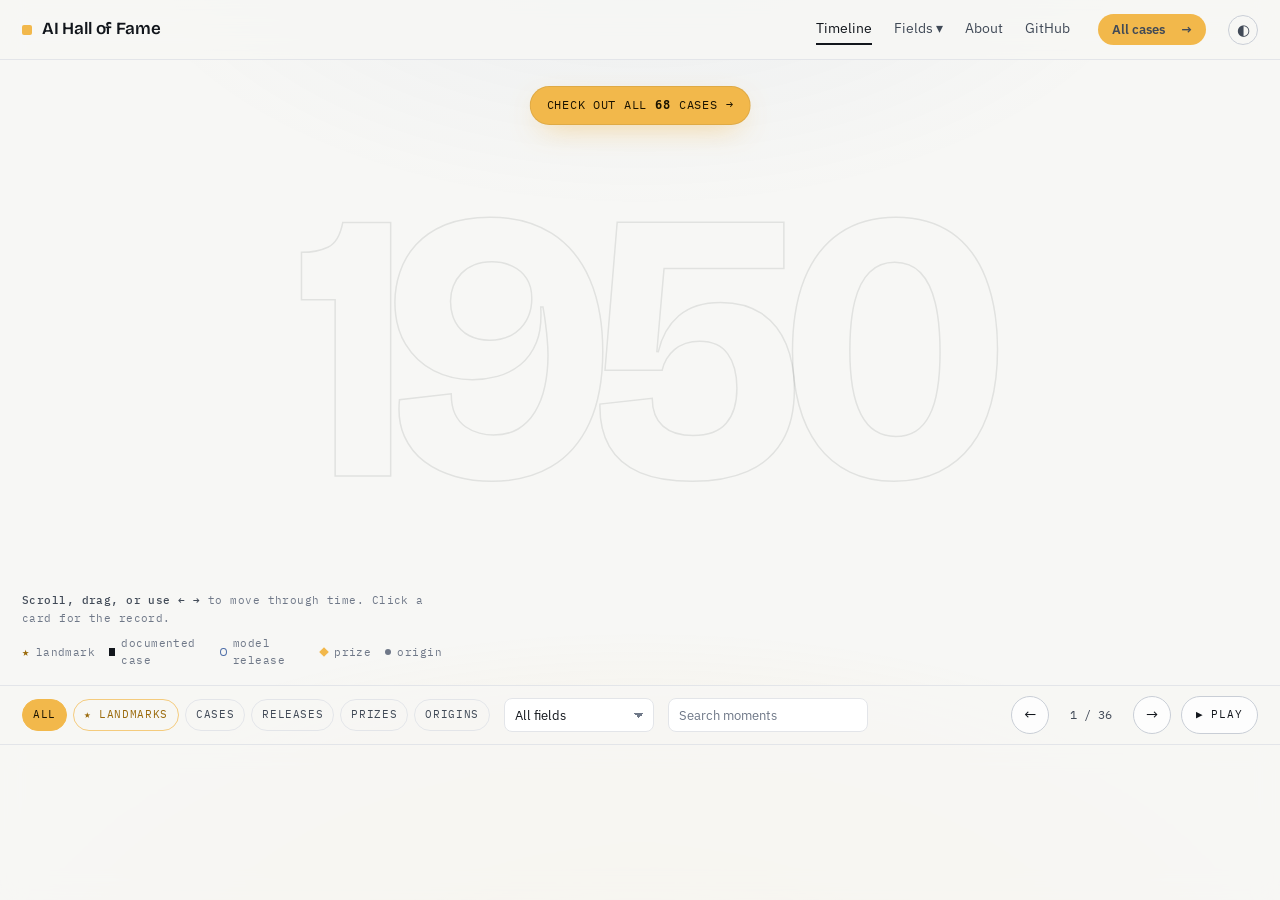
==== commit 3a8886bb: "Home: pill above the cards linking to all cases Co-Authored-By: Claude Fable 5.1 <noreply@anthropic." ====
--- a/site/index.html
+++ b/site/index.html
@@ -31,6 +31,7 @@
 
 <main class="stage" aria-label="Timeline">
   <div class="bigyear" id="bigyear" aria-hidden="true">1950</div>
+  <a class="pill" id="pill" href="explore.html">Check out all <b id="pillcount">68</b> cases <span aria-hidden="true">→</span></a>
   <div class="wrap" id="wrap"><div class="track" id="track"></div></div>
   <div class="empty" id="empty">Nothing matches. Clear a filter or try another word.</div>
   <div class="hint" id="hint"><p><b>Scroll, drag, or use ← →</b> to move through time. Click a card for the record.</p>
--- a/site/assets/home.css
+++ b/site/assets/home.css
@@ -215,3 +215,9 @@
 .about p{margin:0;color:var(--text-2);font-size:15.5px;line-height:1.6}
 .about p b{color:var(--text);font-weight:600}
 .about .row{display:flex;flex-wrap:wrap;gap:10px;margin-top:6px}
+
+/* ---------- pill above the cards ---------- */
+.pill{position:absolute;left:50%;top:26px;transform:translateX(-50%);z-index:4;display:inline-flex;align-items:center;gap:8px;font-family:var(--mono);font-size:12px;letter-spacing:.06em;text-transform:uppercase;color:var(--amber-ink);background:var(--amber);border:1px solid rgba(0,0,0,.08);border-radius:999px;padding:9px 16px;box-shadow:0 10px 30px -12px rgba(242,184,75,.8);white-space:nowrap;transition:background .18s,transform .18s}
+.pill b{font-weight:600}
+.pill:hover{background:var(--amber-2);color:var(--amber-ink);transform:translateX(-50%) translateY(-1px)}
+@media (max-width:720px){.pill{top:12px;font-size:11px;padding:8px 13px}}
